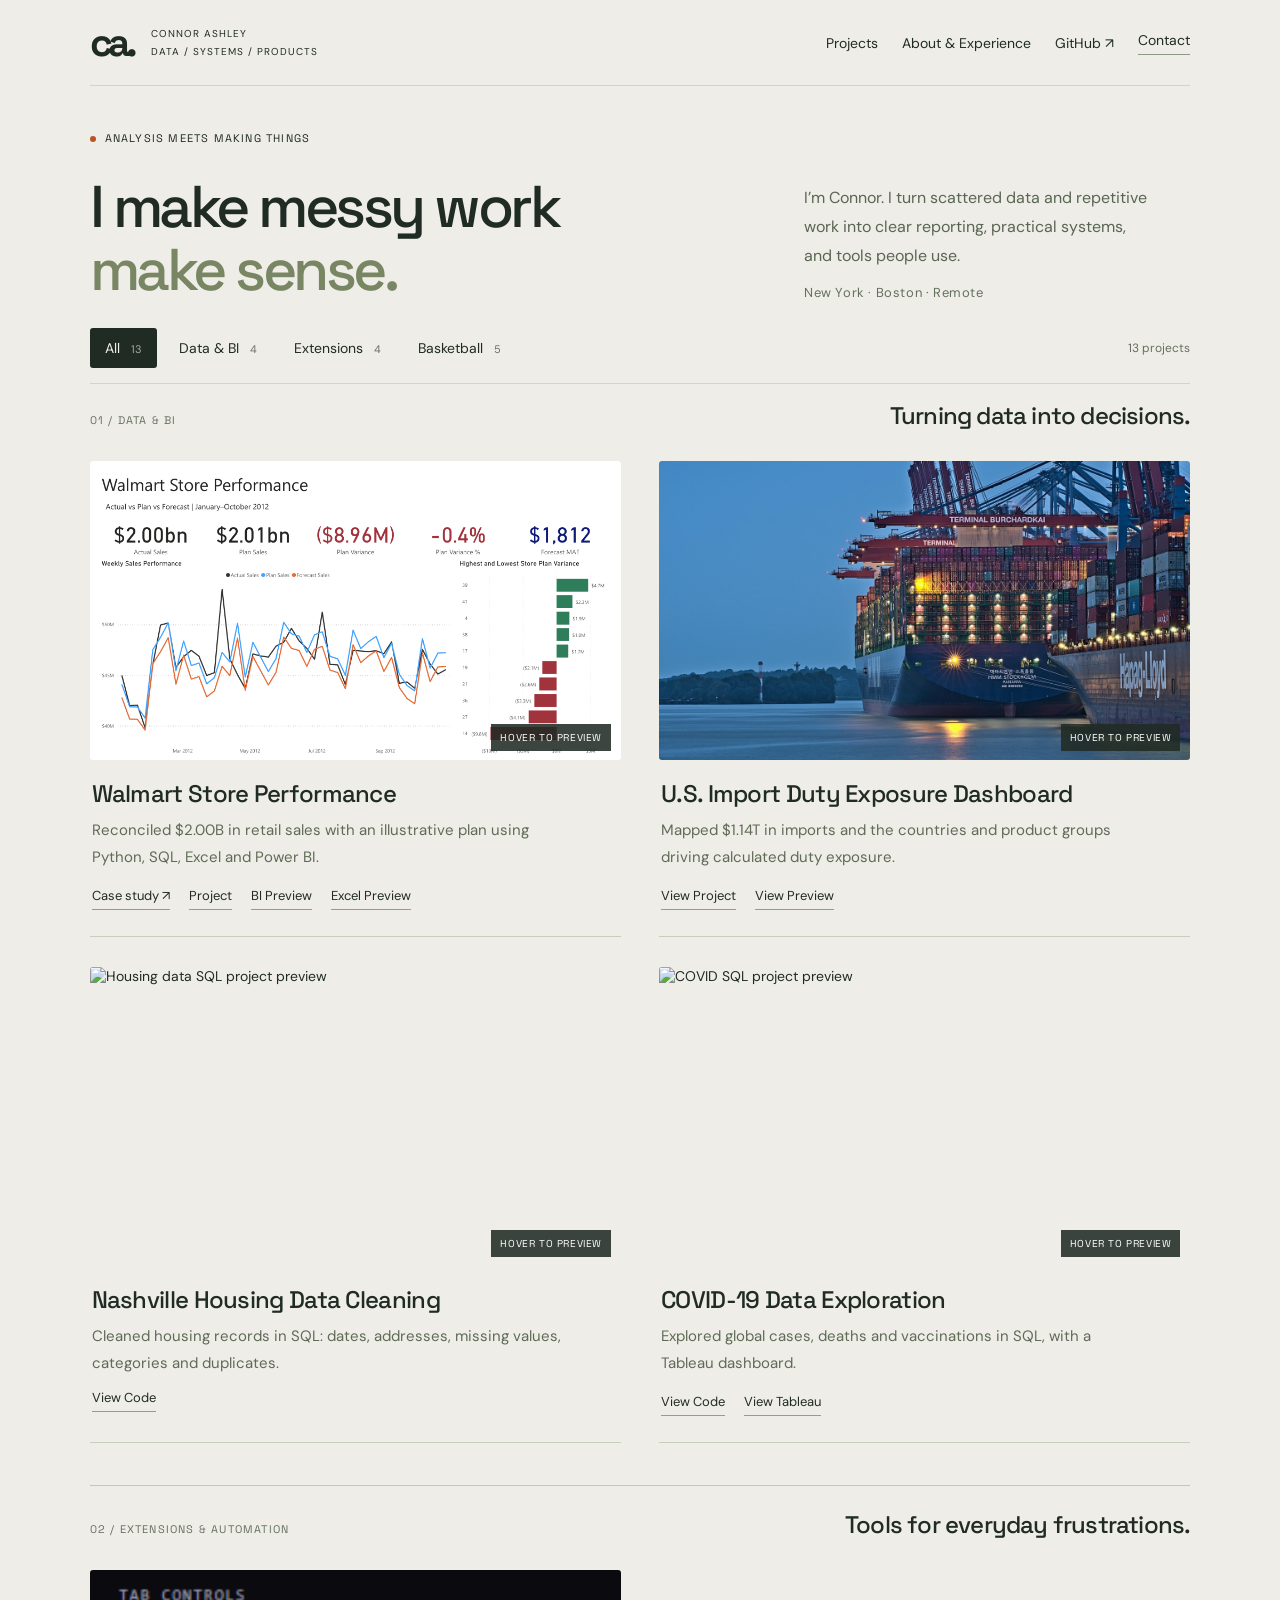
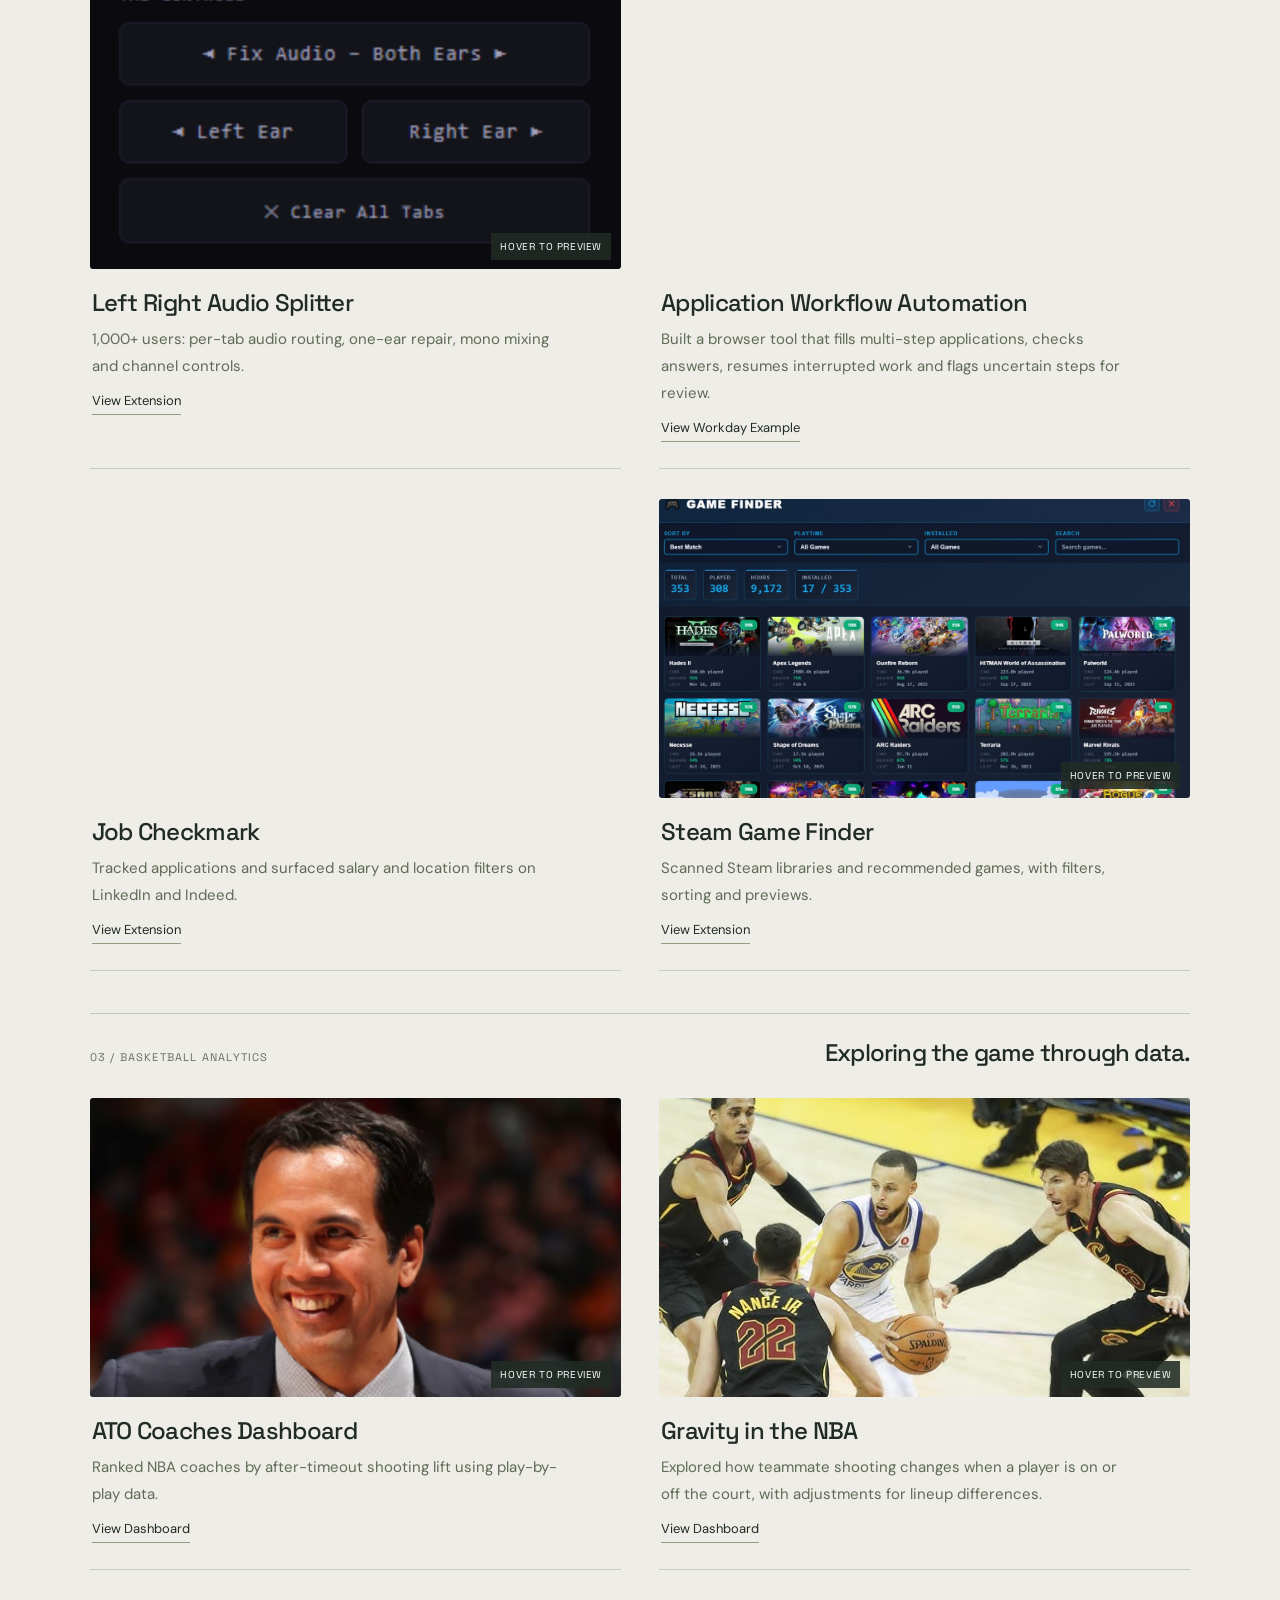
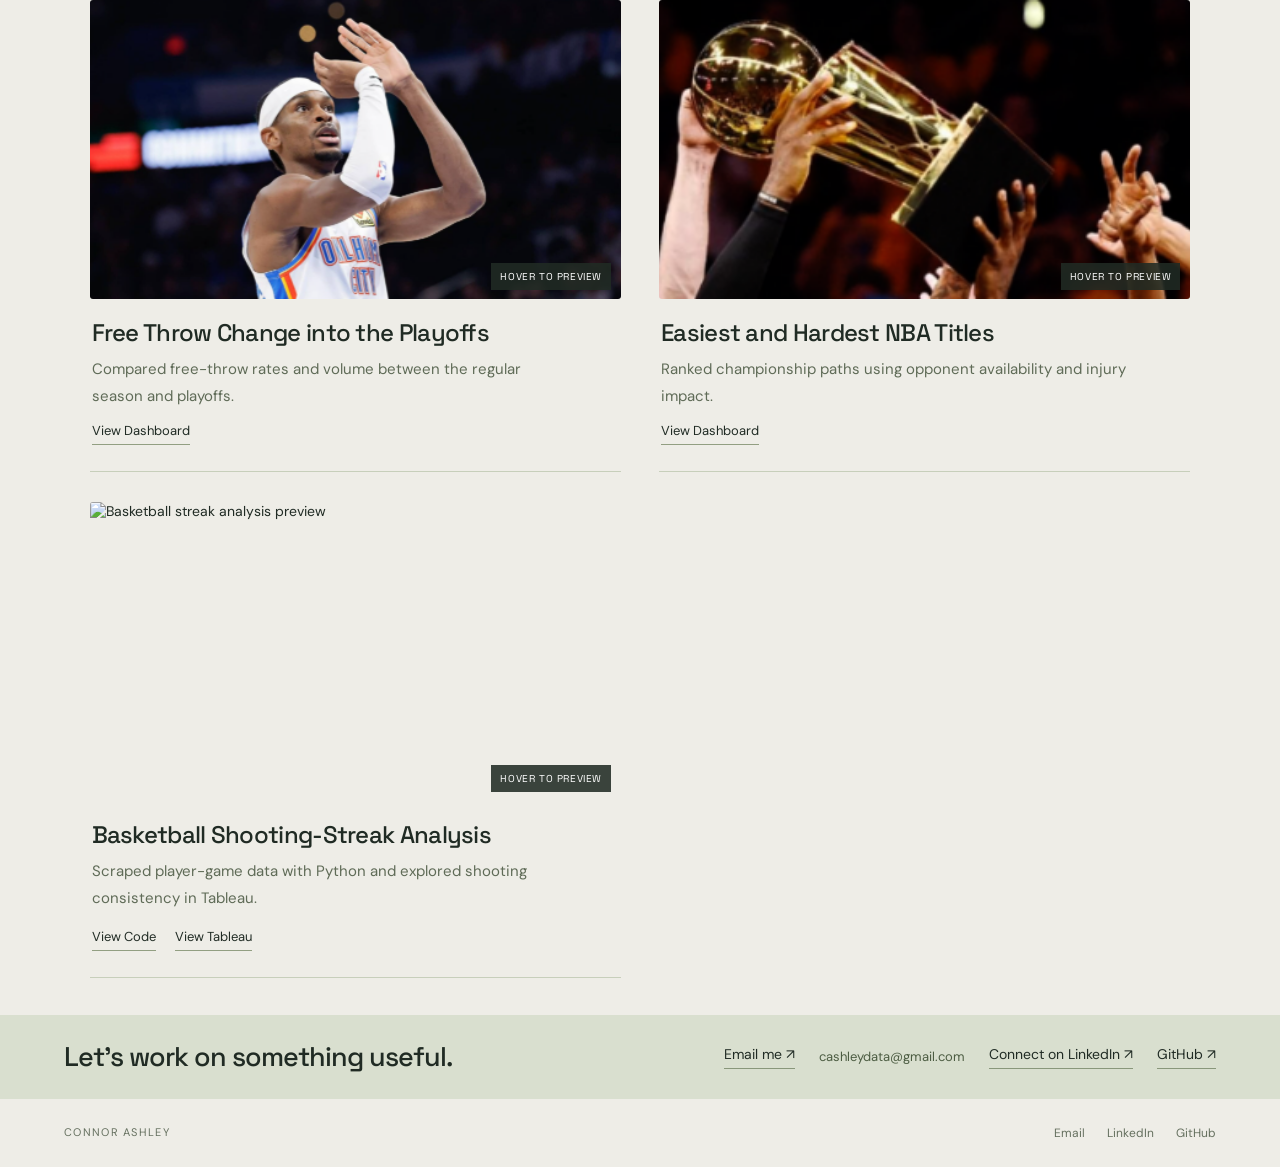
==== index.html @ 2dfffe81 "Publish redesigned portfolio with project previews and experience page" ====
<!doctype html><html lang="en"><head><meta charset="utf-8"><meta name="viewport" content="width=device-width,initial-scale=1"><meta name="description" content="Connor Ashley's analytics, basketball dashboards, browser extensions and automation projects."><title>Connor Ashley | Portfolio</title><link rel="stylesheet" href="home.css"><link rel="stylesheet" href="compact.css"><script src="gallery.js" defer></script><link rel="stylesheet" href="editorial.css"><link rel="stylesheet" href="polish.css"><link rel="stylesheet" href="pages.css"><link rel="stylesheet" href="media.css"><link rel="stylesheet" href="hover.css"><script src="hover.js" defer></script><link rel="stylesheet" href="readability.css"><link rel="icon" type="image/svg+xml" href="favicon.svg"></head><body>
<header><a class="brand" href="./"><b>ca.</b><span>CONNOR ASHLEY<br>DATA / SYSTEMS / PRODUCTS</span></a><nav aria-label="Main navigation"><a href="./#work">Projects</a><a href="about.html">About & Experience</a><a href="https://github.com/Cashley104">GitHub ↗</a><a href="#contact">Contact</a></nav></header>
<main><section class="intro"><p class="eyebrow">ANALYSIS MEETS MAKING THINGS</p><div class="intro-grid"><h1>I make messy work<br><em>make sense.</em></h1><div><p>I’m Connor. I turn scattered data and repetitive work into clear reporting, practical systems, and tools people use.</p><span class="location">New York · Boston · Remote</span></div></div></section>
<section class="gallery-section" id="work"><div class="gallery-toolbar"><div class="filters" role="group" aria-label="Filter projects"><button type="button" data-filter="all" aria-pressed="true">All <span>13</span></button><button type="button" data-filter="data" aria-pressed="false">Data & BI <span>4</span></button><button type="button" data-filter="tools" aria-pressed="false">Extensions <span>4</span></button><button type="button" data-filter="basketball" aria-pressed="false">Basketball <span>5</span></button></div><p id="gallery-status" role="status">13 projects</p></div><div class="project-grid" id="project-gallery"><article data-category="data" class="project-card walmart-performance-card" id="walmart-store-performance">
								<a class="project-image-wrap hover-media" data-hover-preview href="walmart.html">
									<img class="hover-cover" loading="lazy" src="https://cashley104.github.io/CashleyData.github.io/images/walmart-store-performance.png" alt="Walmart Store Performance Power BI dashboard preview" /><span class="hover-content"><img class="hover-slide is-preview-active" loading="lazy" src="https://raw.githubusercontent.com/Cashley104/Walmart-Retail-Performance/main/images/executive-summary.png" alt="Walmart dashboard page 1 of 4" aria-hidden="false"><img class="hover-slide" loading="lazy" src="https://raw.githubusercontent.com/Cashley104/Walmart-Retail-Performance/main/images/store-department-performance.png" alt="Walmart dashboard page 2 of 4" aria-hidden="true"><img class="hover-slide" loading="lazy" src="https://raw.githubusercontent.com/Cashley104/Walmart-Retail-Performance/main/images/forecast-holiday-impact.png" alt="Walmart dashboard page 3 of 4" aria-hidden="true"><img class="hover-slide" loading="lazy" src="https://raw.githubusercontent.com/Cashley104/Walmart-Retail-Performance/main/images/methodology-data-quality.png" alt="Walmart dashboard page 4 of 4" aria-hidden="true"></span><span class="hover-hint">HOVER / 4 DASHBOARD PAGES</span>
								</a>
								<div class="project-copy">
									<h3>Walmart Store Performance</h3>
									<p>Reconciled $2.00B in retail sales with an illustrative plan using Python, SQL, Excel and Power BI.</p>
									<div class="project-actions"><a class="project-button" href="walmart.html">Case study ↗</a>
										<a class="project-button" href="https://github.com/Cashley104/Walmart-Retail-Performance">Project</a>
										<a class="project-button" href="https://cashley104.github.io/CashleyData.github.io/projects/walmart-retail-performance/dashboard-preview.pdf">BI Preview</a>
										<a class="project-button" href="https://cashley104.github.io/CashleyData.github.io/projects/walmart-retail-performance/excel-model-preview.pdf">Excel Preview</a>
									</div>
								</div>
							</article>
<article data-category="data" class="project-card trade-duty-card" id="us-import-duty-exposure">
								<a class="project-image-wrap hover-media" data-hover-preview href="https://cashley104.github.io/CashleyData.github.io/projects/usitc-duty-exposure/dashboard-preview.pdf">
									<img class="hover-cover" loading="lazy" src="https://cashley104.github.io/CashleyData.github.io/images/trade-duty-exposure.png" alt="U.S. Import Duty Exposure Power BI dashboard preview" /><span class="hover-content"><img class="hover-slide is-preview-active" loading="lazy" src="assets/import-dashboard.png" alt="Actual U.S. Import Duty Exposure report dashboard"></span><span class="hover-hint">HOVER / VIEW DASHBOARD</span>
								</a>
								<div class="project-copy">
									<h3>U.S. Import Duty Exposure Dashboard</h3>
									<p>Mapped $1.14T in imports and the countries and product groups driving calculated duty exposure.</p>
									<div class="project-actions">
										<a class="project-button" href="https://github.com/Cashley104/USITC_Machinery_Electronics_Duty_Exposure_Dashboard">View Project</a>
										<a class="project-button" href="https://cashley104.github.io/CashleyData.github.io/projects/usitc-duty-exposure/dashboard-preview.pdf">View Preview</a>
									</div>
								</div>
							</article>
<article data-category="tools" class="project-card project-card-icon" id="left-right-audio-splitter">
								<a class="project-image-wrap extension-gallery" data-extension-gallery href="https://chromewebstore.google.com/detail/left-right-audio-splitter/magdlljkgnbhgonbojmoonhclhifmalc?hl=en" aria-label="View Left Right Audio Splitter in the Chrome Web Store">
									<img loading="lazy" class="is-active" src="https://cashley104.github.io/CashleyData.github.io/images/extensions/audio-splitter/02.jpg" alt="Left Right Audio Splitter extension preview" />
									<img loading="lazy" src="https://cashley104.github.io/CashleyData.github.io/images/extensions/audio-splitter/01.jpg" alt="" aria-hidden="true" />
								</a>
								<div class="project-copy">
									<h3>Left Right Audio Splitter</h3>
									<p>1,000+ users: per-tab audio routing, one-ear repair, mono mixing and channel controls.</p>
									<a class="project-button" href="https://chromewebstore.google.com/detail/left-right-audio-splitter/magdlljkgnbhgonbojmoonhclhifmalc?hl=en">View Extension</a>
								</div>
							</article>
<article data-category="tools" class="project-card project-card-icon" id="application-workflow-automation">
								<div class="project-image-wrap extension-video">
									<iframe src="https://www.youtube-nocookie.com/embed/V3ThKIon_p4" title="Workday example of the Application Workflow Automation project" loading="lazy" allow="accelerometer; autoplay; clipboard-write; encrypted-media; gyroscope; picture-in-picture; web-share" allowfullscreen></iframe>
								</div>
								<div class="project-copy">
									<h3>Application Workflow Automation</h3>
									<p>Built a browser tool that fills multi-step applications, checks answers, resumes interrupted work and flags uncertain steps for review.</p>
									<a class="project-button" href="https://www.youtube.com/watch?v=V3ThKIon_p4">View Workday Example</a>
								</div>
							</article>
<article data-category="basketball" class="project-card" id="ato-coaches-dashboard">
								<a class="project-image-wrap hover-media" data-hover-preview href="https://cashley104.github.io/ATO-Coaches-Dashboard/">
									<img class="hover-cover" loading="lazy" src="https://cashley104.github.io/CashleyData.github.io/images/spoelstra-photo.png" alt="ATO Coaches Dashboard project preview" /><span class="hover-content"><img class="hover-slide is-preview-active" loading="lazy" src="assets/ato-dashboard.png" alt="ATO Coaches Dashboard actual dashboard preview"></span>
								</a>
								<div class="project-copy">
									<h3>ATO Coaches Dashboard</h3>
									<p>Ranked NBA coaches by after-timeout shooting lift using play-by-play data.</p>
									<a class="project-button" href="https://cashley104.github.io/ATO-Coaches-Dashboard/">View Dashboard</a>
								</div>
							</article>
<article data-category="basketball" class="project-card" id="gravity-in-the-nba">
								<a class="project-image-wrap hover-media" data-hover-preview href="https://cashley104.github.io/gravity-dashboard/">
									<img class="hover-cover" loading="lazy" src="https://cashley104.github.io/CashleyData.github.io/images/gravity-dashboard.png" alt="Gravity NBA Dashboard project preview" /><span class="hover-content"><img class="hover-slide is-preview-active" loading="lazy" src="assets/gravity-dashboard.png" alt="Gravity in the NBA actual dashboard preview"></span>
								</a>
								<div class="project-copy">
									<h3>Gravity in the NBA</h3>
									<p>Explored how teammate shooting changes when a player is on or off the court, with adjustments for lineup differences.</p>
									<a class="project-button" href="https://cashley104.github.io/gravity-dashboard/">View Dashboard</a>
								</div>
							</article>
<article data-category="tools" class="project-card project-card-icon" id="job-checkmark">
								<div class="project-image-wrap extension-video">
									<iframe src="https://www.youtube-nocookie.com/embed/Eh8-5sHXulk" title="Job Checkmark extension demo" loading="lazy" allow="accelerometer; autoplay; clipboard-write; encrypted-media; gyroscope; picture-in-picture; web-share" allowfullscreen></iframe>
								</div>
								<div class="project-copy">
									<h3>Job Checkmark</h3>
									<p>Tracked applications and surfaced salary and location filters on LinkedIn and Indeed.</p>
									<a class="project-button" href="https://chromewebstore.google.com/detail/job-checkmark/dbgfnnldhiihniplgnidceafhhgbhldb">View Extension</a>
								</div>
							</article>
<article data-category="tools" class="project-card project-card-icon" id="steam-game-finder">
								<a class="project-image-wrap extension-gallery" data-extension-gallery href="https://chromewebstore.google.com/detail/steam-game-finder/bbeopfkajghfklodhkkmmokgjkjamkel?hl=en" aria-label="View Steam Game Finder in the Chrome Web Store">
									<img loading="lazy" class="is-active" src="https://cashley104.github.io/CashleyData.github.io/images/extensions/steam-game-finder/01.jpg" alt="Steam Game Finder extension preview" />
									<img loading="lazy" src="https://cashley104.github.io/CashleyData.github.io/images/extensions/steam-game-finder/02.jpg" alt="" aria-hidden="true" />
									<img loading="lazy" src="https://cashley104.github.io/CashleyData.github.io/images/extensions/steam-game-finder/03.jpg" alt="" aria-hidden="true" />
									<img loading="lazy" src="https://cashley104.github.io/CashleyData.github.io/images/extensions/steam-game-finder/04.jpg" alt="" aria-hidden="true" />
									<img loading="lazy" src="https://cashley104.github.io/CashleyData.github.io/images/extensions/steam-game-finder/05.jpg" alt="" aria-hidden="true" />
								</a>
								<div class="project-copy">
									<h3>Steam Game Finder</h3>
									<p>Scanned Steam libraries and recommended games, with filters, sorting and previews.</p>
									<a class="project-button" href="https://chromewebstore.google.com/detail/steam-game-finder/bbeopfkajghfklodhkkmmokgjkjamkel?hl=en">View Extension</a>
								</div>
							</article>
<article data-category="data" class="project-card" id="nashville-housing">
								<a class="project-image-wrap hover-media" data-hover-preview href="https://github.com/Cashley104/PortfolioProjects/blob/main/Nashville%20Housing%20Data%20Cleaning%20Scripts.sql">
									<img class="hover-cover" loading="lazy" src="https://cashley104.github.io/CashleyData.github.io/images/houses3.jfif" alt="Housing data SQL project preview" /><span class="hover-content"><div class="hover-slide is-preview-active sql-preview"><span>SQL SERVER / ACTUAL PROJECT EXCERPT</span><pre><code>Update NashvilleHousing
SET SoldAsVacant = CASE
  When SoldAsVacant = 'Y' THEN 'YES'
  When SoldAsVacant = 'N' THEN 'NO'
  Else SoldAsVacant
  END</code></pre><small>Standardizing inconsistent categories</small></div></span><span class="hover-hint">HOVER / VIEW SQL</span>
								</a>
								<div class="project-copy">
									<h3>Nashville Housing Data Cleaning</h3>
									<p>Cleaned housing records in SQL: dates, addresses, missing values, categories and duplicates.</p>
									<a class="project-button" href="https://github.com/Cashley104/PortfolioProjects/blob/main/Nashville%20Housing%20Data%20Cleaning%20Scripts.sql">View Code</a>
								</div>
							</article>
<article data-category="data" class="project-card">
								<a class="project-image-wrap hover-media" data-hover-preview href="https://github.com/Cashley104/PortfolioProjects/blob/main/Covid%20Portfolio%20Project%20Scripts.sql">
									<img class="hover-cover" loading="lazy" src="https://cashley104.github.io/CashleyData.github.io/images/covid-cells.jpg" alt="COVID SQL project preview" /><span class="hover-content"><img class="hover-slide is-preview-active" loading="lazy" src="assets/covid-tableau.png" alt="Actual COVID-19 Tableau dashboard preview"></span><span class="hover-hint">HOVER / VIEW DASHBOARD</span>
								</a>
								<div class="project-copy">
									<h3>COVID-19 Data Exploration</h3>
									<p>Explored global cases, deaths and vaccinations in SQL, with a Tableau dashboard.</p>
									<div class="project-actions">
										<a class="project-button" href="https://github.com/Cashley104/PortfolioProjects/blob/main/Covid%20Portfolio%20Project%20Scripts.sql">View Code</a>
										<a class="project-button" href="https://public.tableau.com/app/profile/connor.ashley/viz/CovidDashboard_16518764478820/Dashboard1">View Tableau</a>
									</div>
								</div>
							</article>
<article data-category="basketball" class="project-card">
								<a class="project-image-wrap hover-media" data-hover-preview href="https://cashley104.github.io/FT-Change-Reg-Season-Playoffs/">
									<img class="hover-cover" loading="lazy" src="https://cashley104.github.io/CashleyData.github.io/images/fta-photo.png" alt="Free Throw Change into Playoffs dashboard preview" /><span class="hover-content"><img class="hover-slide is-preview-active" loading="lazy" src="assets/free-throw-dashboard.png" alt="Free Throw Change into the Playoffs actual dashboard preview"></span>
								</a>
								<div class="project-copy">
									<h3>Free Throw Change into the Playoffs</h3>
									<p>Compared free-throw rates and volume between the regular season and playoffs.</p>
									<a class="project-button" href="https://cashley104.github.io/FT-Change-Reg-Season-Playoffs/">View Dashboard</a>
								</div>
							</article>
<article data-category="basketball" class="project-card">
								<a class="project-image-wrap hover-media" data-hover-preview href="https://cashley104.github.io/nba-title-difficulty/">
									<img class="hover-cover" loading="lazy" src="https://cashley104.github.io/CashleyData.github.io/images/title-difficulty-dashboard.png" alt="Easiest and Hardest NBA Titles dashboard preview" /><span class="hover-content"><img class="hover-slide is-preview-active" loading="lazy" src="assets/title-dashboard.png" alt="Easiest and Hardest NBA Titles actual dashboard preview"></span>
								</a>
								<div class="project-copy">
									<h3>Easiest and Hardest NBA Titles</h3>
									<p>Ranked championship paths using opponent availability and injury impact.</p>
									<a class="project-button" href="https://cashley104.github.io/nba-title-difficulty/">View Dashboard</a>
								</div>
							</article>
<article data-category="basketball" class="project-card">
								<a class="project-image-wrap hover-media" data-hover-preview href="https://github.com/Cashley104/PortfolioProjects/blob/main/Basketball%20Web%20Scraping.ipynb">
									<img class="hover-cover" loading="lazy" src="https://cashley104.github.io/CashleyData.github.io/images/fl-1526947929-duio864w54-snap-image.jfif" alt="Basketball streak analysis preview" /><span class="hover-content"><img class="hover-slide is-preview-active" loading="lazy" src="assets/streaks-tableau-clean.png" alt="Basketball Shooting-Streak Analysis actual dashboard preview"></span>
								</a>
								<div class="project-copy">
									<h3>Basketball Shooting-Streak Analysis</h3>
									<p>Scraped player-game data with Python and explored shooting consistency in Tableau.</p>
									<div class="project-actions">
										<a class="project-button" href="https://github.com/Cashley104/PortfolioProjects/blob/main/Basketball%20Web%20Scraping.ipynb">View Code</a>
										<a class="project-button" href="https://public.tableau.com/app/profile/connor.ashley/viz/StreakiestPlayersinthe20-21NBAseason/Dashboard1">View Tableau</a>
									</div>
								</div>
							</article></div><div class="show-more"><button type="button" id="show-all" hidden>Show all 13 projects ↓</button></div></section>
<section class="closing" id="contact"><h2 class="footer-slogan">Let’s work on something useful.</h2><div class="contact-links"><a href="mailto:cashleydata@gmail.com">Email me ↗</a><span class="contact-email">cashleydata@gmail.com</span><a href="https://www.linkedin.com/in/cashleydata/">Connect on LinkedIn ↗</a><a href="https://github.com/Cashley104">GitHub ↗</a></div></section></main><footer class="signature-footer"><span>CONNOR ASHLEY</span><nav aria-label="Social and contact links"><a href="mailto:cashleydata@gmail.com">Email</a><a href="https://www.linkedin.com/in/cashleydata/">LinkedIn</a><a href="https://github.com/Cashley104">GitHub</a></nav></footer></body></html>
---- home.css ----
@import url('https://fonts.googleapis.com/css2?family=DM+Sans:wght@400;500;600;700&family=Space+Grotesk:wght@400;500;600;700&display=swap');
:root{--paper:#eeede7;--ink:#202b24;--muted:#65705f;--line:#d0d5c8;--sage:#788663;--orange:#b85326}*{box-sizing:border-box}html{scroll-behavior:smooth;scroll-padding-top:25px}body{margin:0;color:var(--ink);background:var(--paper);font:14px 'DM Sans',sans-serif}a{color:inherit;text-decoration:none}header{margin:0 5%;padding:27px 0;display:flex;justify-content:space-between;align-items:center;border-bottom:1px solid var(--line);gap:20px}.brand{display:flex;align-items:center;gap:18px}.brand b{font:700 45px 'Space Grotesk',sans-serif;letter-spacing:-5px}.brand span{font-size:8px;letter-spacing:1.5px;line-height:1.8}header nav{display:flex;gap:28px;font-size:12px}header nav a:last-child{border-bottom:1px solid #8d9980;padding-bottom:5px}.intro{padding:44px 5% 40px}.eyebrow{font:9px 'Space Grotesk',sans-serif;letter-spacing:1.6px;line-height:1.8}.intro>.eyebrow:before{content:'';display:inline-block;width:6px;height:6px;background:var(--orange);border-radius:50%;margin-right:9px}.intro-grid{display:grid;grid-template-columns:1.65fr 1fr;align-items:end;gap:7%}h1{font:500 clamp(42px,5.5vw,78px)/1.07 'Space Grotesk',sans-serif;letter-spacing:-3.5px;margin:15px 0 0}h1 em{font-style:normal;color:var(--sage)}.intro-grid>div{max-width:345px}.intro-grid>div>p{font-size:14px;line-height:1.9;margin:0 0 22px;color:#596653}.location{font-size:10px;color:var(--muted);letter-spacing:.6px}.category-nav{display:flex;gap:35px;flex-wrap:wrap;border-block:1px solid var(--line);padding:20px 5%;font:10px 'Space Grotesk',sans-serif;letter-spacing:.6px}.category-nav a{display:flex;align-items:center;gap:14px}.category-nav span{font-size:8px;background:#dfe4d6;padding:3px 6px;border-radius:2px}.project-section{padding:40px 5% 45px}.section-heading{display:flex;align-items:end;justify-content:space-between;gap:20px;margin-bottom:25px}.section-heading .eyebrow{color:var(--muted);margin:0 0 7px}.section-heading h2{font:500 32px 'Space Grotesk',sans-serif;letter-spacing:-1.2px;margin:0}.section-heading>p{font-size:11px;color:var(--muted);line-height:1.8;text-align:right;max-width:310px}.project-grid{display:grid;grid-template-columns:repeat(2,minmax(0,1fr));gap:28px 26px}.project-card{min-width:0;border-bottom:1px solid #c7cfbb;padding-bottom:23px}.project-image-wrap{height:220px;background:#dce1d4;display:block;position:relative;overflow:hidden}.project-image-wrap img{width:100%;height:100%;object-fit:cover;display:block}.walmart-performance-card img,.trade-duty-card img,.extension-gallery img{object-fit:contain;padding:10px}.project-copy{padding-top:16px}h3{font:500 21px/1.3 'Space Grotesk',sans-serif;letter-spacing:-.4px;margin:0 0 10px}.project-copy>p{font-size:12px;line-height:1.8;color:#5f6b57;margin:0;max-width:510px}.project-actions{display:flex;flex-wrap:wrap;gap:10px 18px;margin-top:16px}.project-button{font-size:10px;border-bottom:1px solid #929f82;padding-bottom:4px;display:inline-block}.project-copy>.project-button{margin-top:16px}.project-button:hover{color:var(--orange)}#tools{background:#e1e5d9;border-block:1px solid var(--line)}.demo-poster{display:block;height:100%;position:relative}.demo-poster img{filter:brightness(.75)}.demo-poster>span{position:absolute;left:17px;bottom:15px;color:#fff;font-size:9px;letter-spacing:1px}#basketball .project-grid{grid-template-columns:repeat(3,minmax(0,1fr))}#basketball .project-image-wrap{height:165px}#basketball h3{font-size:18px}#basketball .project-copy>p{font-size:11px}.closing{background:#d9dfcf;padding:35px 5%;display:flex;justify-content:space-between;align-items:center;gap:25px}.closing .eyebrow{max-width:180px;color:var(--muted)}.closing h2{font:500 32px 'Space Grotesk',sans-serif;letter-spacing:-1px;margin:0}.closing>a{font-size:12px;border-bottom:1px solid #89977b;padding-bottom:6px}footer{padding:23px 5%;display:flex;gap:20px;justify-content:space-between;align-items:center;font-size:8px;letter-spacing:1px;color:var(--muted)}a:focus-visible{outline:2px solid var(--orange);outline-offset:5px}@media(min-width:1550px){body{max-width:1550px;margin:auto}}@media(max-width:900px){.intro-grid{grid-template-columns:1.4fr 1fr;gap:30px}h1{font-size:49px;letter-spacing:-2px}.project-image-wrap{height:195px}#basketball .project-grid{grid-template-columns:repeat(2,minmax(0,1fr))}.closing .eyebrow{display:none}}@media(max-width:600px){header{padding:19px 0}.brand span{display:none}.brand b{font-size:36px}header nav{gap:16px;font-size:10px}.intro{padding-top:26px;padding-bottom:26px}.intro-grid{grid-template-columns:1fr;gap:18px}h1{font-size:clamp(30px,8.6vw,50px);letter-spacing:-1.8px}.intro-grid>div{max-width:400px}.intro-grid>div>p{font-size:12px;margin-bottom:12px}.category-nav{gap:15px 25px;font-size:9px;padding-block:16px}.section-heading{display:block}.section-heading h2{font-size:29px}.section-heading>p{text-align:left;font-size:10px}.project-section{padding-block:30px}.project-grid,#basketball .project-grid{grid-template-columns:1fr;gap:27px}.project-image-wrap,#basketball .project-image-wrap{height:auto;aspect-ratio:16/9}.closing{display:block;padding-block:30px}.closing h2{font-size:28px;margin-bottom:18px}footer{flex-wrap:wrap;font-size:7px}footer>span:nth-child(2){display:none}}@media(max-width:300px){header nav{gap:10px}header nav>a:first-child{display:none}.section-heading h2{font-size:25px}h3{font-size:19px}.category-nav a{gap:8px}}@media(prefers-reduced-motion:reduce){html{scroll-behavior:auto}}
---- compact.css ----
button{font:inherit;cursor:pointer;color:inherit}button:focus-visible{outline:2px solid var(--orange);outline-offset:4px}[hidden]{display:none!important}.intro{padding-block:32px}.intro h1{font-size:clamp(38px,4.6vw,65px)}.intro-grid>div>p{font-size:13px;line-height:1.8;margin-bottom:12px}.gallery-section{padding:0 5% 30px}.gallery-toolbar{display:flex;justify-content:space-between;align-items:center;gap:15px;border-block:1px solid var(--line);padding:15px 0;margin-bottom:22px}.filters{display:flex;flex-wrap:wrap;gap:7px}.filters button{border:1px solid transparent;background:transparent;padding:8px 12px;font-size:11px;border-radius:3px}.filters button[aria-pressed=true]{background:#202b24;color:#eeede7}.filters span{font-size:9px;opacity:.65;margin-left:7px}.gallery-toolbar>p{font-size:10px;color:var(--muted);white-space:nowrap}.gallery-section .project-grid{grid-template-columns:repeat(3,minmax(0,1fr));gap:23px}.gallery-section .project-image-wrap{height:155px;border-radius:3px}.gallery-section .project-copy{padding-top:12px}.gallery-section h3{font-size:17px;margin-bottom:8px}.gallery-section .project-copy>p{font-size:11px;line-height:1.75}.gallery-section .project-card{padding-bottom:15px}.gallery-section .project-actions{gap:8px 12px;margin-top:12px}.gallery-section .project-button{font-size:9px}.gallery-section .project-copy>.project-button{margin-top:12px}.extension-gallery{position:relative}.extension-gallery img{position:absolute;inset:0;opacity:0;transition:opacity .2s}.extension-gallery img.is-active{opacity:1}.slide-controls{display:flex;justify-content:space-between;align-items:center;padding:5px 0;gap:8px}.slide-controls button{border:1px solid #b8c2ad;background:transparent;border-radius:2px;padding:2px 8px;font-size:10px}.slide-controls .slide-count{font-size:9px;color:var(--muted)}.slide-controls .pause-slides{margin-left:auto}.show-more{text-align:center;margin-top:23px}.show-more button{border:1px solid #9ca98e;background:transparent;padding:12px 23px;font-size:11px}.build-note{font-size:9px;color:var(--muted);text-align:center;line-height:1.7;margin:20px 0 0}.closing{padding-block:24px}.closing h2{font-size:27px}.closing .eyebrow{font-size:8px}header{padding-block:18px}.brand b{font-size:39px}@media(max-width:1000px){.gallery-section .project-grid{grid-template-columns:repeat(2,minmax(0,1fr))}.gallery-section .project-image-wrap{height:175px}}@media(max-width:600px){.intro h1{font-size:clamp(30px,8.3vw,46px)}.intro{padding-block:24px}.gallery-toolbar{align-items:start;flex-direction:column;gap:5px}.gallery-toolbar>p{margin:2px 0}.filters button{padding:7px 9px;font-size:10px}.gallery-section .project-grid{grid-template-columns:1fr;gap:23px}.gallery-section .project-image-wrap{height:auto;aspect-ratio:16/9}.gallery-section h3{font-size:19px}.gallery-section .project-copy>p{font-size:12px}.closing h2{font-size:27px}}@media(prefers-reduced-motion:reduce){.extension-gallery img{transition:none}}
---- editorial.css ----
/* Larger paired projects, with editorial breaks instead of a uniform tile wall. */
.gallery-section .project-grid{grid-template-columns:repeat(2,minmax(0,1fr));gap:28px 32px}.gallery-section .project-image-wrap{height:auto;aspect-ratio:16/9;background:#dfe4d7}.gallery-section .project-copy{padding:18px 2px 0}.gallery-section h3{font-size:23px;letter-spacing:-.7px}.gallery-section .project-copy>p{font-size:13px;line-height:1.8;max-width:470px}.gallery-section .project-button{font-size:11px}.gallery-section .project-actions{gap:12px 19px;margin-top:16px}.gallery-section .project-card{padding-bottom:26px}.collection-heading{grid-column:1/-1;display:flex;align-items:baseline;justify-content:space-between;gap:20px;padding-top:23px;border-top:1px solid #bfc9b3;margin-top:12px}.collection-heading span{font:9px 'Space Grotesk',sans-serif;letter-spacing:1.6px;color:var(--muted)}.collection-heading h2{font:500 25px 'Space Grotesk',sans-serif;letter-spacing:-.8px;margin:0}.collection-heading:first-child{margin-top:0;padding-top:8px;border:0}.project-card[data-category=tools] .project-image-wrap{background:#d4ddc8}.project-card[data-category=basketball] .project-image-wrap{background:#ded9cc}.slide-controls{justify-content:flex-end;padding-top:8px}.slide-controls .slide-count{margin-right:8px;letter-spacing:2px}.slide-controls .pause-slides{margin-left:0;border:0;color:#65705f;font-size:9px;padding:3px 0}.extension-gallery img{transition:opacity .65s ease}.intro{padding-bottom:38px}.gallery-toolbar{margin-bottom:8px}.closing{margin-top:12px}@media(min-width:1200px){.gallery-section{padding-inline:7%}header{margin-inline:7%}.intro{padding-inline:7%}.gallery-section .project-grid{gap:30px 38px}}@media(max-width:750px){.collection-heading{display:block}.collection-heading h2{font-size:23px;margin-top:10px}.gallery-section h3{font-size:20px}.gallery-section .project-copy>p{font-size:12px}.gallery-section .project-grid{gap:24px}}@media(max-width:600px){.gallery-section .project-grid{grid-template-columns:1fr}.gallery-section h3{font-size:22px}.gallery-section .project-copy>p{font-size:13px}}@media(prefers-reduced-motion:reduce){.extension-gallery img{transition:none}}
/* Keep genuine dashboards readable; relevant photography can retain its own identity. */
#gravity-in-the-nba img,.project-card:has(img[src*="title-difficulty-dashboard"]) img{object-fit:contain;padding:10px}
.experience{padding:32px 7% 38px;background:#e3e7dc;border-top:1px solid #c6cebd}.experience-heading{display:flex;align-items:baseline;gap:40px;justify-content:space-between;margin-bottom:25px}.experience-heading h2{font:500 27px 'Space Grotesk',sans-serif;letter-spacing:-.7px;margin:0}.experience-grid{display:grid;grid-template-columns:repeat(2,minmax(0,1fr));gap:24px 38px}.experience-grid article{border-top:1px solid #bbc6ad;padding-top:15px}.experience-grid h3{font-size:19px;margin:8px 0}.experience-type{font:8px 'Space Grotesk',sans-serif;letter-spacing:1.2px;color:#65705f}.experience-grid article>p:last-child{font-size:12px;line-height:1.8;color:#5f6b57;margin:0;max-width:490px}@media(max-width:600px){.experience{padding-inline:5%}.experience-heading{display:block}.experience-heading h2{font-size:25px}.experience-grid{grid-template-columns:1fr}header nav{gap:12px}header nav a[href="https://github.com/Cashley104"]{display:none}}@media(max-width:300px){header nav a[href="#work"]{display:none}}
---- polish.css ----
.experience{margin:0 7% 27px;padding:22px 0 25px;background:none;border-block:1px solid #c9d0c0}.experience-heading{margin-bottom:18px;gap:20px}.experience-heading h2{font-size:23px;letter-spacing:-.5px}.experience-heading>p{font-size:10px;color:#65705f;margin:0;line-height:1.7}.experience-grid{grid-template-columns:repeat(4,minmax(0,1fr));gap:25px}.experience-grid article{border:0;border-left:1px solid #c9d0c0;padding:0 0 0 17px;min-width:0}.experience-grid article:first-child{padding-left:0;border:0}.experience-grid .experience-type{font:10px 'DM Sans',sans-serif;letter-spacing:0;color:#526448;margin:0 0 7px}.experience-grid h3{font-size:16px;line-height:1.35;margin:0 0 7px;letter-spacing:-.3px}.experience-date{font-size:9px;color:#65705f;margin:0 0 9px}.experience-grid article>p:last-child{font-size:11px;line-height:1.75;margin:0}.show-more{display:none}.gallery-toolbar{border-top:0;padding-top:0}.gallery-section{padding-bottom:25px}.collection-heading h2{font-size:24px}.build-note{margin-top:16px}.intro{padding-bottom:27px}.closing .eyebrow{display:none}.closing h2{font-size:27px}.closing{justify-content:space-between}@media(max-width:1199px){.experience{margin-inline:5%}.experience-grid{grid-template-columns:repeat(2,minmax(0,1fr));gap:20px 28px}.experience-grid article:nth-child(odd){padding-left:0;border:0}.experience-grid article:nth-child(n+3){padding-top:14px;border-top:1px solid #c9d0c0}}@media(max-width:600px){.experience{padding-block:20px;margin-bottom:20px}.experience-heading{display:block;margin-bottom:19px}.experience-heading h2{font-size:24px;margin-bottom:6px}.experience-grid{gap:18px}.experience-grid h3{font-size:16px}.experience-grid .experience-type{font-size:9px}.experience-date{font-size:8px}.collection-heading h2{font-size:23px}}@media(max-width:400px){.experience-grid{grid-template-columns:1fr}.experience-grid article,.experience-grid article:first-child{padding:13px 0 0;border:0;border-top:1px solid #c9d0c0}.experience-grid article:first-child{padding-top:0;border:0}.experience-grid article:nth-child(odd):not(:first-child){border-top:1px solid #c9d0c0;padding-top:13px}}
#project-gallery.is-filtered .collection-heading{border-top:0;margin-top:0;padding-top:8px}
---- pages.css ----
header nav{align-items:center;flex-wrap:wrap;gap:12px 24px}header nav a[aria-current=page]{color:#8d4524;border-bottom:1px solid #8d4524;padding-bottom:5px}header nav a[href="https://github.com/Cashley104"]{display:inline}#contact{scroll-margin-top:25px}.closing h2{font-size:27px;line-height:1.25}.closing{gap:20px}.about-main{max-width:1180px;margin:auto;padding:0 7%}.about-intro{padding:48px 0 38px;max-width:700px}.about-intro h1{font-size:clamp(42px,5vw,65px);margin:17px 0 23px;letter-spacing:-2px}.about-intro>p:not(.eyebrow){font-size:15px;line-height:1.95;color:#586550;margin:0 0 15px}.back-projects{display:inline-block;border-bottom:1px solid #929f82;font-size:12px;padding-bottom:5px;margin-top:7px}.about-section{border-top:1px solid #c9d0c0;padding:27px 0;display:grid;grid-template-columns:190px minmax(0,1fr);gap:30px}.about-section>h2{font:500 24px 'Space Grotesk',sans-serif;letter-spacing:-.6px;margin:0;line-height:1.35}.role{display:grid;grid-template-columns:155px minmax(0,1fr);gap:25px;padding:0 0 24px}.role+.role{padding-top:22px;border-top:1px solid #d3d8cc}.role:last-child{padding-bottom:0}.role h3,.education h3{font-size:19px;margin:0 0 7px}.role-date{font-size:11px;margin:2px 0 8px;color:#4c5c42}.role-kind{font-size:10px;line-height:1.7;margin:0;color:#65705f}.role>div:last-child>p,.education p{font-size:13px;line-height:1.85;color:#586550;margin:0}.education .quiet{font-size:11px;margin-top:8px}.credential-list{list-style:none;padding:0;margin:0}.credential-list li{padding:0 0 18px}.credential-list a{font-size:13px;line-height:1.7;border-bottom:1px solid #c0c9b5}.credential-list span{display:block;font-size:10px;line-height:1.8;color:#65705f;margin-top:5px}details summary{font-size:11px;cursor:pointer;color:#586550;padding:6px 0}details[open] summary{margin-bottom:16px}.about-contact{border-top:1px solid #c9d0c0;padding:30px 0 45px}.about-contact h2{font:500 28px 'Space Grotesk',sans-serif;letter-spacing:-.7px;margin:0 0 12px}.about-contact p{font-size:13px;line-height:1.8;color:#586550}.about-contact a{font-size:12px;border-bottom:1px solid #929f82;padding-bottom:5px}summary:focus-visible{outline:2px solid #b85326;outline-offset:4px}@media(max-width:900px){.about-section{grid-template-columns:150px minmax(0,1fr);gap:20px}.role{grid-template-columns:1fr;gap:8px}.role-date{margin:0 0 4px}.about-main{padding-inline:5%}}@media(max-width:600px){header{align-items:start;gap:20px}header nav{justify-content:flex-end;gap:10px 16px;font-size:10px;max-width:270px}header nav a[href="./#work"]{display:inline}.about-intro{padding:32px 0}.about-intro>p:not(.eyebrow){font-size:13px}.about-section{grid-template-columns:1fr;gap:22px}.about-section>h2{font-size:23px}.role{padding-bottom:20px}.closing h2{font-size:25px}.role-kind{font-size:11px}.credential-list a{overflow-wrap:anywhere}}@media(prefers-reduced-motion:reduce){html{scroll-behavior:auto}}
/* Readability pass: shared by the gallery, About page and project detail. */
body header nav{font-size:14px;gap:12px 24px}
body .brand span{font-size:10px;letter-spacing:1px}
body .eyebrow{font-size:11px;letter-spacing:1.2px}
body .intro-grid>div>p{font-size:16px;line-height:1.8}
body .location{font-size:13px}
body .filters button{font-size:14px;padding:10px 14px}
body .filters span{font-size:11px}
body .gallery-toolbar>p{font-size:12px}
body .collection-heading span{font-size:11px;letter-spacing:1.2px}
body .gallery-section .project-copy>p{font-size:15px;line-height:1.8}
body .gallery-section .project-button{font-size:13px;padding-bottom:5px}
body .gallery-section h3{font-size:24px;line-height:1.3}
body .build-note{font-size:12px;line-height:1.8}
body .closing>a{font-size:15px}
body footer{font-size:10px;line-height:1.7}
body .about-intro>p:not(.eyebrow){font-size:16px;line-height:1.9}
body .back-projects{font-size:14px}
body .role-date{font-size:13px}
body .role-kind{font-size:13px;line-height:1.7}
body .role>div:last-child>p,body .education p{font-size:15px;line-height:1.85}
body .education .quiet{font-size:13px}
body .credential-list a{font-size:15px;line-height:1.8}
body .credential-list span{font-size:12px}
body details summary{font-size:14px;padding-block:10px}
body .about-contact p{font-size:15px}
body .about-contact a{font-size:14px}
body .role h3,body .education h3{font-size:21px}
@media(max-width:600px){body header nav{font-size:12px;gap:10px 16px}body .intro-grid>div>p{font-size:15px}body .gallery-section h3{font-size:22px}body .filters button{font-size:13px;padding:9px 11px}body .gallery-toolbar{gap:12px}body .collection-heading span{font-size:10px}body .about-intro>p:not(.eyebrow){font-size:15px}body .role-date{font-size:12px}body footer{font-size:9px}}
---- media.css ----
/* Equal frames with proportional crops, not distorted screenshot proportions. */
#project-gallery .project-card .project-image-wrap{height:auto;aspect-ratio:16/9;background:transparent;border:0;padding:0;border-radius:3px}
#project-gallery .project-card .project-image-wrap img{width:100%;height:100%;display:block;object-fit:cover;object-position:center;padding:0;border:0}
#project-gallery .project-card .extension-gallery{aspect-ratio:16/9!important}
#project-gallery .project-card .extension-gallery img{position:absolute;inset:0;width:100%;height:100%;object-fit:cover;object-position:center}
#project-gallery .project-card .extension-video .demo-poster{height:100%}
#project-gallery .project-card .extension-video iframe{display:block;width:100%;height:100%;border:0;position:absolute;inset:0}
#project-gallery #walmart-store-performance .project-image-wrap img,
#project-gallery #gravity-in-the-nba .project-image-wrap img,
#project-gallery .project-card .project-image-wrap img[src*="title-difficulty-dashboard"]{object-position:center top}
#project-gallery #ato-coaches-dashboard .project-image-wrap img{object-position:center 30%}
---- hover.css ----
#project-gallery .hover-media .hover-content{position:absolute;inset:0;display:block;opacity:0;transition:opacity .25s;background:#fafaf6;pointer-events:none}
#project-gallery .hover-media .hover-slide{position:absolute;inset:0;opacity:0;transition:opacity .4s;width:100%;height:100%;object-fit:cover;object-position:top center;padding:0}
#project-gallery .hover-media .hover-slide.is-preview-active{opacity:1}
#project-gallery .hover-media.is-previewing .hover-content{opacity:1}
.hover-hint{position:absolute;right:10px;bottom:9px;background:#202b24df;color:#fff;padding:6px 8px;font:7px 'Space Grotesk',sans-serif;letter-spacing:1px;pointer-events:none;transition:opacity .2s}
.is-previewing .hover-hint{opacity:0}.sql-preview{background:#19251f;color:#dfe8d2;padding:5%!important;display:flex;flex-direction:column;justify-content:center}.sql-preview>span{font:8px 'Space Grotesk',sans-serif;letter-spacing:1.3px;color:#ecac83}.sql-preview pre{font:clamp(9px,1.05vw,15px)/1.65 Consolas,monospace;margin:13px 0;color:#c8dfb4;white-space:pre-wrap}.sql-preview small{font-size:9px;color:#98ac8d}@media(hover:none){#project-gallery .hover-media .hover-content{opacity:1}.hover-hint{display:none}}@media(max-width:600px){.sql-preview pre{font-size:clamp(9px,2.6vw,14px)}}@media(prefers-reduced-motion:reduce){#project-gallery .hover-media .hover-content,#project-gallery .hover-media .hover-slide{transition:none}}
#project-gallery .preview-badge{position:absolute;right:10px;bottom:9px;z-index:3;background:#202b24df;color:#fff;padding:6px 8px;font:7px 'Space Grotesk',sans-serif;letter-spacing:1px;pointer-events:none}
#project-gallery .project-card .hover-media .hover-content{transition:opacity .15s}
#project-gallery .project-card .hover-media .hover-slide,#project-gallery .project-card .extension-gallery img{transition:opacity .15s}
@media(prefers-reduced-motion:reduce){#project-gallery .project-card .hover-media .hover-content,#project-gallery .project-card .hover-media .hover-slide,#project-gallery .project-card .extension-gallery img{transition:none}}
@media(hover:none){#project-gallery .preview-badge{display:none}}
#project-gallery .project-card .hover-media img.hover-slide[src$="streaks-tableau-clean.png"]{object-fit:contain;object-position:center;background:#fff}
body #project-gallery .preview-badge{font-size:10px;letter-spacing:.6px;padding:7px 9px}
---- readability.css ----
body header nav{font-size:14px}body .brand span{font-size:10px}body .eyebrow{font-size:11px}body .intro-grid>div>p{font-size:16px;line-height:1.8}body .location{font-size:13px}body .filters button{font-size:14px;padding:10px 14px}body .filters span{font-size:11px}body .gallery-toolbar>p{font-size:12px}body .collection-heading span{font-size:11px}body .gallery-section .project-copy>p{font-size:15px;line-height:1.8}body .gallery-section .project-button{font-size:13px}body .gallery-section h3{font-size:24px}body .build-note{font-size:12px}body .closing>a{font-size:15px}body footer{font-size:10px}body .about-intro>p:not(.eyebrow){font-size:16px;line-height:1.9}body .back-projects{font-size:14px}body .role-date,body .role-kind{font-size:13px}body .role>div:last-child>p,body .education p{font-size:15px}body .education .quiet{font-size:13px}body .credential-list a{font-size:15px}body .credential-list span{font-size:12px}body details summary{font-size:14px}body .about-contact p{font-size:15px}body .about-contact a{font-size:14px}body .role h3,body .education h3{font-size:21px}body #project-gallery .preview-badge{font-size:10px}
@media(max-width:600px){body header nav{font-size:12px}body .intro-grid>div>p,body .about-intro>p:not(.eyebrow){font-size:15px}body .gallery-section h3{font-size:22px}body .filters button{font-size:13px;padding:9px 11px}body footer{font-size:9px}}
/* Keep the page ending focused on its one contact action. */
body .build-note,body footer,body .closing h2,body .closing .eyebrow,body .about-contact h2,body .about-contact p{display:none}
body .closing{justify-content:center;margin-bottom:0}
body .about-contact{text-align:center}
body .closing h2.footer-slogan{display:block;font-size:27px;line-height:1.3;margin:0}
body footer.signature-footer{display:flex;justify-content:flex-start;font-size:11px;letter-spacing:1.3px;padding:24px 5%}
body .closing:has(.footer-slogan){justify-content:space-between}
@media(max-width:600px){body .closing h2.footer-slogan{font-size:24px;margin-bottom:16px}}
body .contact-links{display:flex;align-items:center;justify-content:center;gap:14px 24px;flex-wrap:wrap}
body .contact-links>a{display:inline-block;font-size:14px;border-bottom:1px solid #89977b;padding-bottom:5px}
body .contact-email{font-size:13px;color:#4c5c42;user-select:text;overflow-wrap:anywhere}
body .signature-footer nav{display:flex;flex-wrap:wrap;gap:22px;font-size:12px;letter-spacing:0}
body footer.signature-footer:has(nav){justify-content:space-between;gap:18px}
body .closing:has(.contact-links){flex-wrap:wrap}
@media(max-width:600px){body .closing .contact-links{justify-content:flex-start;gap:14px 20px}body .signature-footer nav{gap:18px}body .contact-email{flex-basis:100%;order:4}}
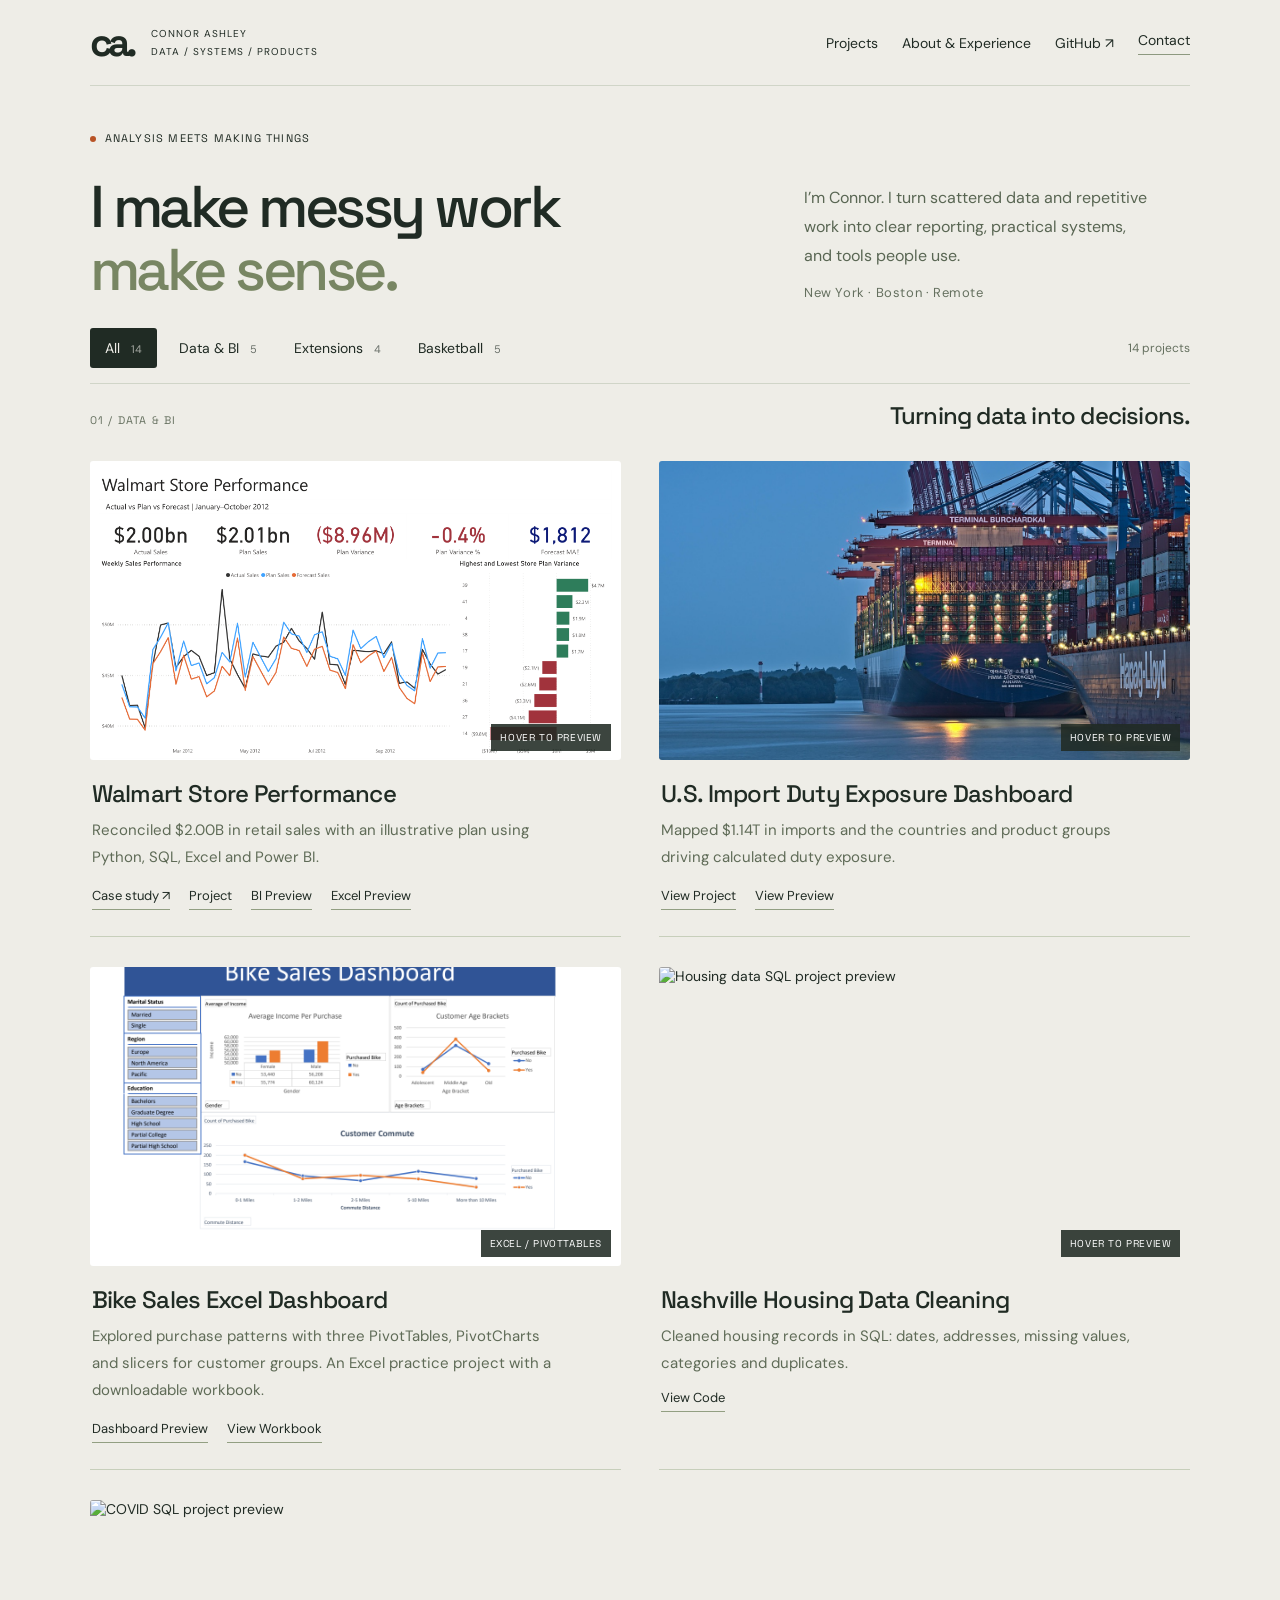
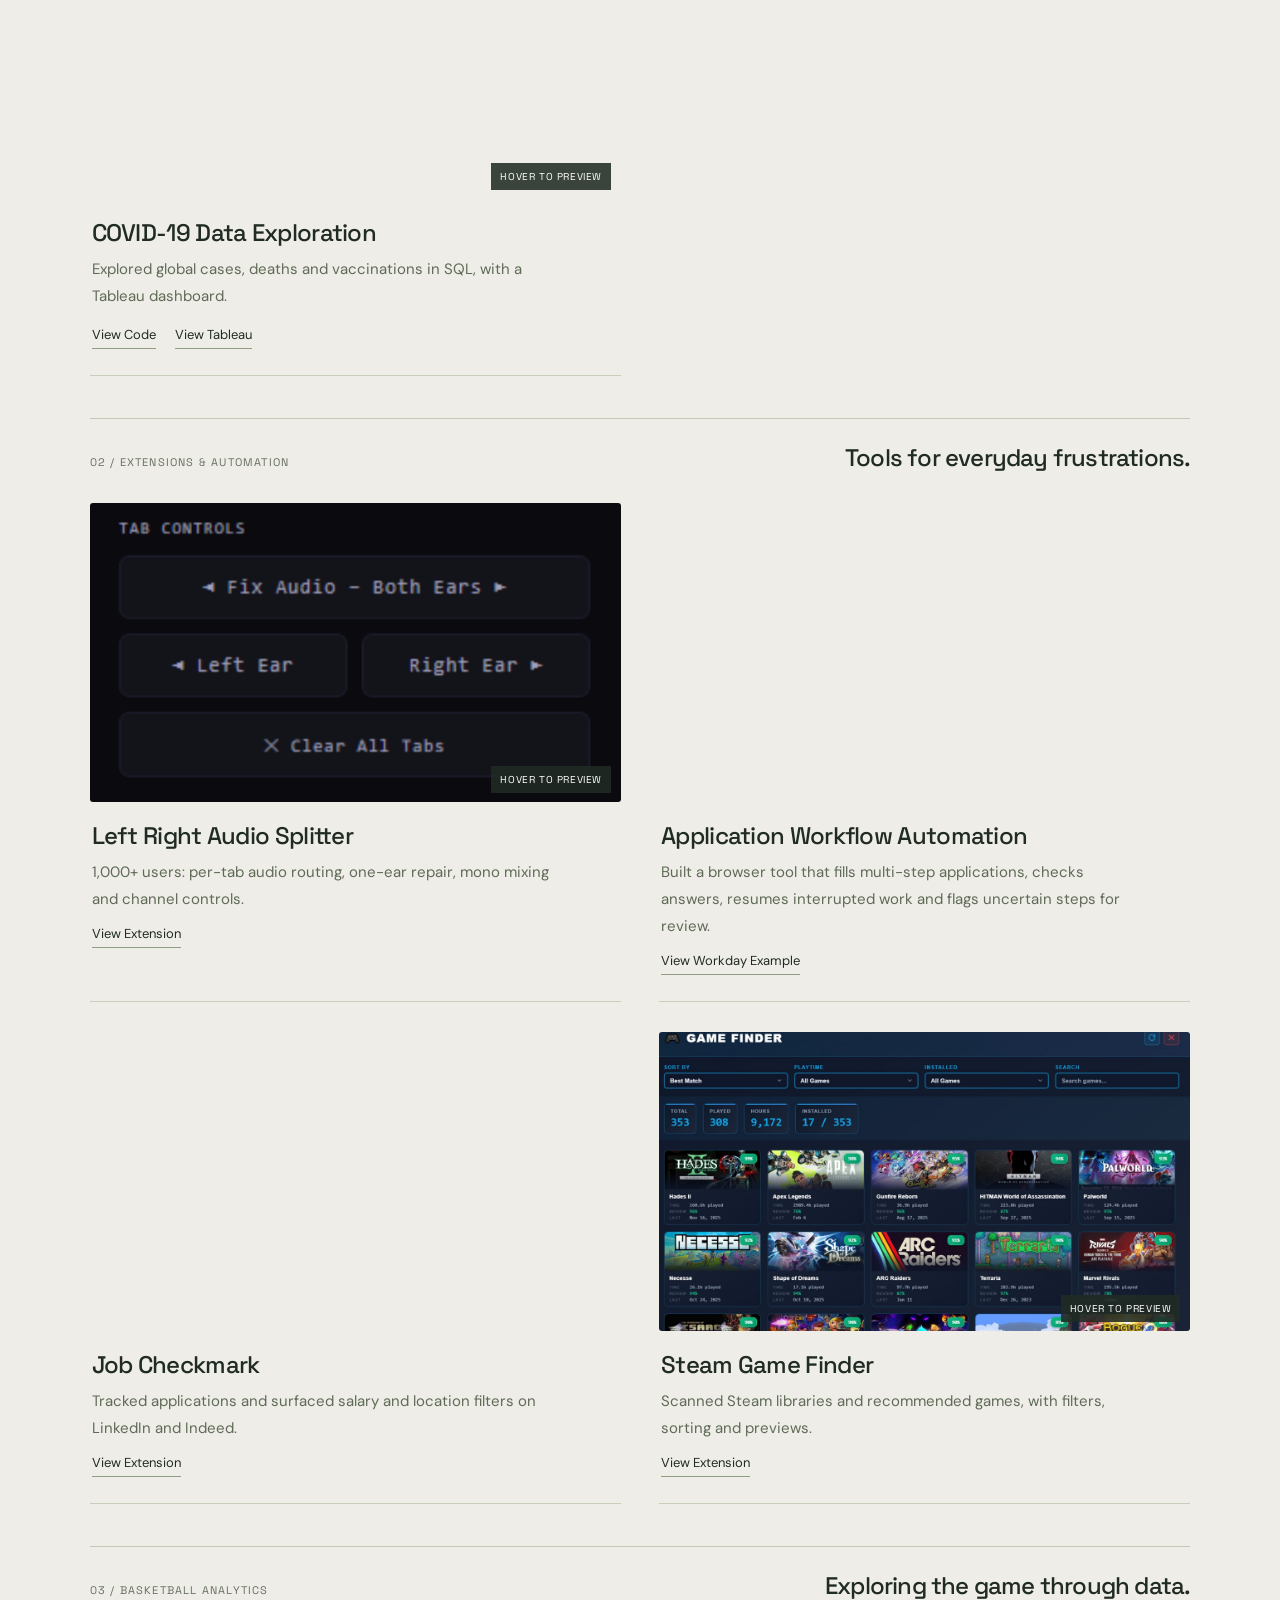
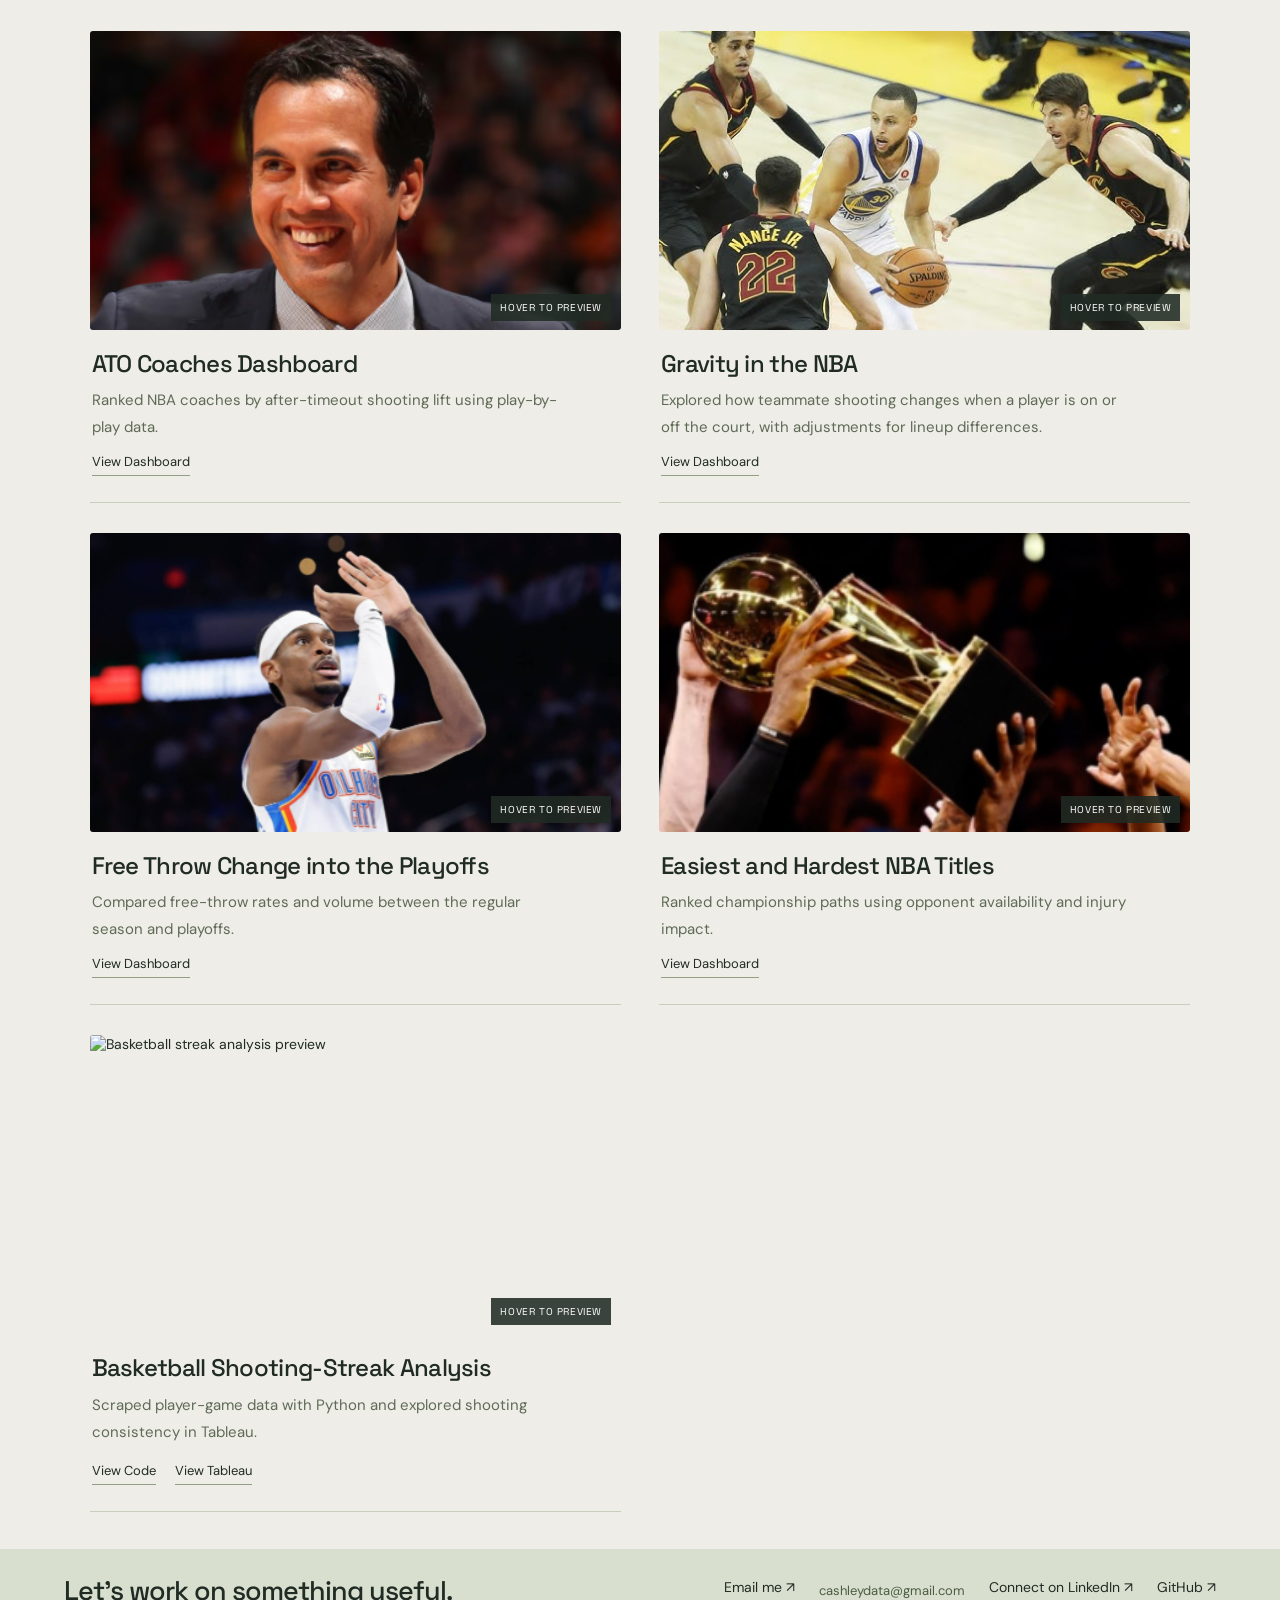
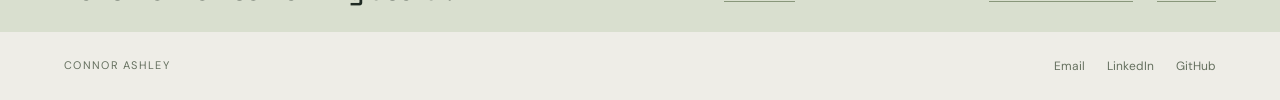
==== commit db8a7c6f: "Show Excel PivotTable dashboard and clarify nonprofit work" ====
--- a/index.html
+++ b/index.html
@@ -1,7 +1,7 @@
 <!doctype html><html lang="en"><head><meta charset="utf-8"><meta name="viewport" content="width=device-width,initial-scale=1"><meta name="description" content="Connor Ashley's analytics, basketball dashboards, browser extensions and automation projects."><title>Connor Ashley | Portfolio</title><link rel="stylesheet" href="home.css"><link rel="stylesheet" href="compact.css"><script src="gallery.js" defer></script><link rel="stylesheet" href="editorial.css"><link rel="stylesheet" href="polish.css"><link rel="stylesheet" href="pages.css"><link rel="stylesheet" href="media.css"><link rel="stylesheet" href="hover.css"><script src="hover.js" defer></script><link rel="stylesheet" href="readability.css"><link rel="icon" type="image/svg+xml" href="favicon.svg"></head><body>
 <header><a class="brand" href="./"><b>ca.</b><span>CONNOR ASHLEY<br>DATA / SYSTEMS / PRODUCTS</span></a><nav aria-label="Main navigation"><a href="./#work">Projects</a><a href="about.html">About & Experience</a><a href="https://github.com/Cashley104">GitHub ↗</a><a href="#contact">Contact</a></nav></header>
 <main><section class="intro"><p class="eyebrow">ANALYSIS MEETS MAKING THINGS</p><div class="intro-grid"><h1>I make messy work<br><em>make sense.</em></h1><div><p>I’m Connor. I turn scattered data and repetitive work into clear reporting, practical systems, and tools people use.</p><span class="location">New York · Boston · Remote</span></div></div></section>
-<section class="gallery-section" id="work"><div class="gallery-toolbar"><div class="filters" role="group" aria-label="Filter projects"><button type="button" data-filter="all" aria-pressed="true">All <span>13</span></button><button type="button" data-filter="data" aria-pressed="false">Data & BI <span>4</span></button><button type="button" data-filter="tools" aria-pressed="false">Extensions <span>4</span></button><button type="button" data-filter="basketball" aria-pressed="false">Basketball <span>5</span></button></div><p id="gallery-status" role="status">13 projects</p></div><div class="project-grid" id="project-gallery"><article data-category="data" class="project-card walmart-performance-card" id="walmart-store-performance">
+<section class="gallery-section" id="work"><div class="gallery-toolbar"><div class="filters" role="group" aria-label="Filter projects"><button type="button" data-filter="all" aria-pressed="true">All <span>14</span></button><button type="button" data-filter="data" aria-pressed="false">Data & BI <span>5</span></button><button type="button" data-filter="tools" aria-pressed="false">Extensions <span>4</span></button><button type="button" data-filter="basketball" aria-pressed="false">Basketball <span>5</span></button></div><p id="gallery-status" role="status">14 projects</p></div><div class="project-grid" id="project-gallery"><article data-category="data" class="project-card walmart-performance-card" id="walmart-store-performance">
 								<a class="project-image-wrap hover-media" data-hover-preview href="walmart.html">
 									<img class="hover-cover" loading="lazy" src="https://cashley104.github.io/CashleyData.github.io/images/walmart-store-performance.png" alt="Walmart Store Performance Power BI dashboard preview" /><span class="hover-content"><img class="hover-slide is-preview-active" loading="lazy" src="https://raw.githubusercontent.com/Cashley104/Walmart-Retail-Performance/main/images/executive-summary.png" alt="Walmart dashboard page 1 of 4" aria-hidden="false"><img class="hover-slide" loading="lazy" src="https://raw.githubusercontent.com/Cashley104/Walmart-Retail-Performance/main/images/store-department-performance.png" alt="Walmart dashboard page 2 of 4" aria-hidden="true"><img class="hover-slide" loading="lazy" src="https://raw.githubusercontent.com/Cashley104/Walmart-Retail-Performance/main/images/forecast-holiday-impact.png" alt="Walmart dashboard page 3 of 4" aria-hidden="true"><img class="hover-slide" loading="lazy" src="https://raw.githubusercontent.com/Cashley104/Walmart-Retail-Performance/main/images/methodology-data-quality.png" alt="Walmart dashboard page 4 of 4" aria-hidden="true"></span><span class="hover-hint">HOVER / 4 DASHBOARD PAGES</span>
 								</a>
@@ -93,6 +93,10 @@
 									<a class="project-button" href="https://chromewebstore.google.com/detail/steam-game-finder/bbeopfkajghfklodhkkmmokgjkjamkel?hl=en">View Extension</a>
 								</div>
 							</article>
+<article data-category="data" class="project-card" id="bike-sales-excel">
+<a class="project-image-wrap hover-media" href="projects/bike-sales-full-dashboard.pdf"><img class="hover-cover" loading="lazy" src="assets/bike-sales-dashboard.png" alt="Actual Excel bike-sales dashboard with three PivotCharts and slicers for region, education and marital status"><span class="preview-badge">EXCEL / PIVOTTABLES</span></a>
+<div class="project-copy"><h3>Bike Sales Excel Dashboard</h3><p>Explored purchase patterns with three PivotTables, PivotCharts and slicers for customer groups. An Excel practice project with a downloadable workbook.</p><div class="project-actions"><a class="project-button" href="projects/bike-sales-full-dashboard.pdf">Dashboard Preview</a><a class="project-button" href="https://github.com/Cashley104/PortfolioProjects/blob/main/Excel%20Project%20Dataset.xlsx">View Workbook</a></div></div>
+</article>
 <article data-category="data" class="project-card" id="nashville-housing">
 								<a class="project-image-wrap hover-media" data-hover-preview href="https://github.com/Cashley104/PortfolioProjects/blob/main/Nashville%20Housing%20Data%20Cleaning%20Scripts.sql">
 									<img class="hover-cover" loading="lazy" src="https://cashley104.github.io/CashleyData.github.io/images/houses3.jfif" alt="Housing data SQL project preview" /><span class="hover-content"><div class="hover-slide is-preview-active sql-preview"><span>SQL SERVER / ACTUAL PROJECT EXCERPT</span><pre><code>Update NashvilleHousing
@@ -153,5 +157,5 @@
 										<a class="project-button" href="https://public.tableau.com/app/profile/connor.ashley/viz/StreakiestPlayersinthe20-21NBAseason/Dashboard1">View Tableau</a>
 									</div>
 								</div>
-							</article></div><div class="show-more"><button type="button" id="show-all" hidden>Show all 13 projects ↓</button></div></section>
+							</article></div><div class="show-more"><button type="button" id="show-all" hidden>Show all 14 projects ↓</button></div></section>
 <section class="closing" id="contact"><h2 class="footer-slogan">Let’s work on something useful.</h2><div class="contact-links"><a href="mailto:cashleydata@gmail.com">Email me ↗</a><span class="contact-email">cashleydata@gmail.com</span><a href="https://www.linkedin.com/in/cashleydata/">Connect on LinkedIn ↗</a><a href="https://github.com/Cashley104">GitHub ↗</a></div></section></main><footer class="signature-footer"><span>CONNOR ASHLEY</span><nav aria-label="Social and contact links"><a href="mailto:cashleydata@gmail.com">Email</a><a href="https://www.linkedin.com/in/cashleydata/">LinkedIn</a><a href="https://github.com/Cashley104">GitHub</a></nav></footer></body></html>
--- a/hover.css
+++ b/hover.css
@@ -11,3 +11,5 @@
 @media(hover:none){#project-gallery .preview-badge{display:none}}
 #project-gallery .project-card .hover-media img.hover-slide[src$="streaks-tableau-clean.png"]{object-fit:contain;object-position:center;background:#fff}
 body #project-gallery .preview-badge{font-size:10px;letter-spacing:.6px;padding:7px 9px}
+
+#bike-sales-excel .project-image-wrap img{object-fit:contain;background:#fff}
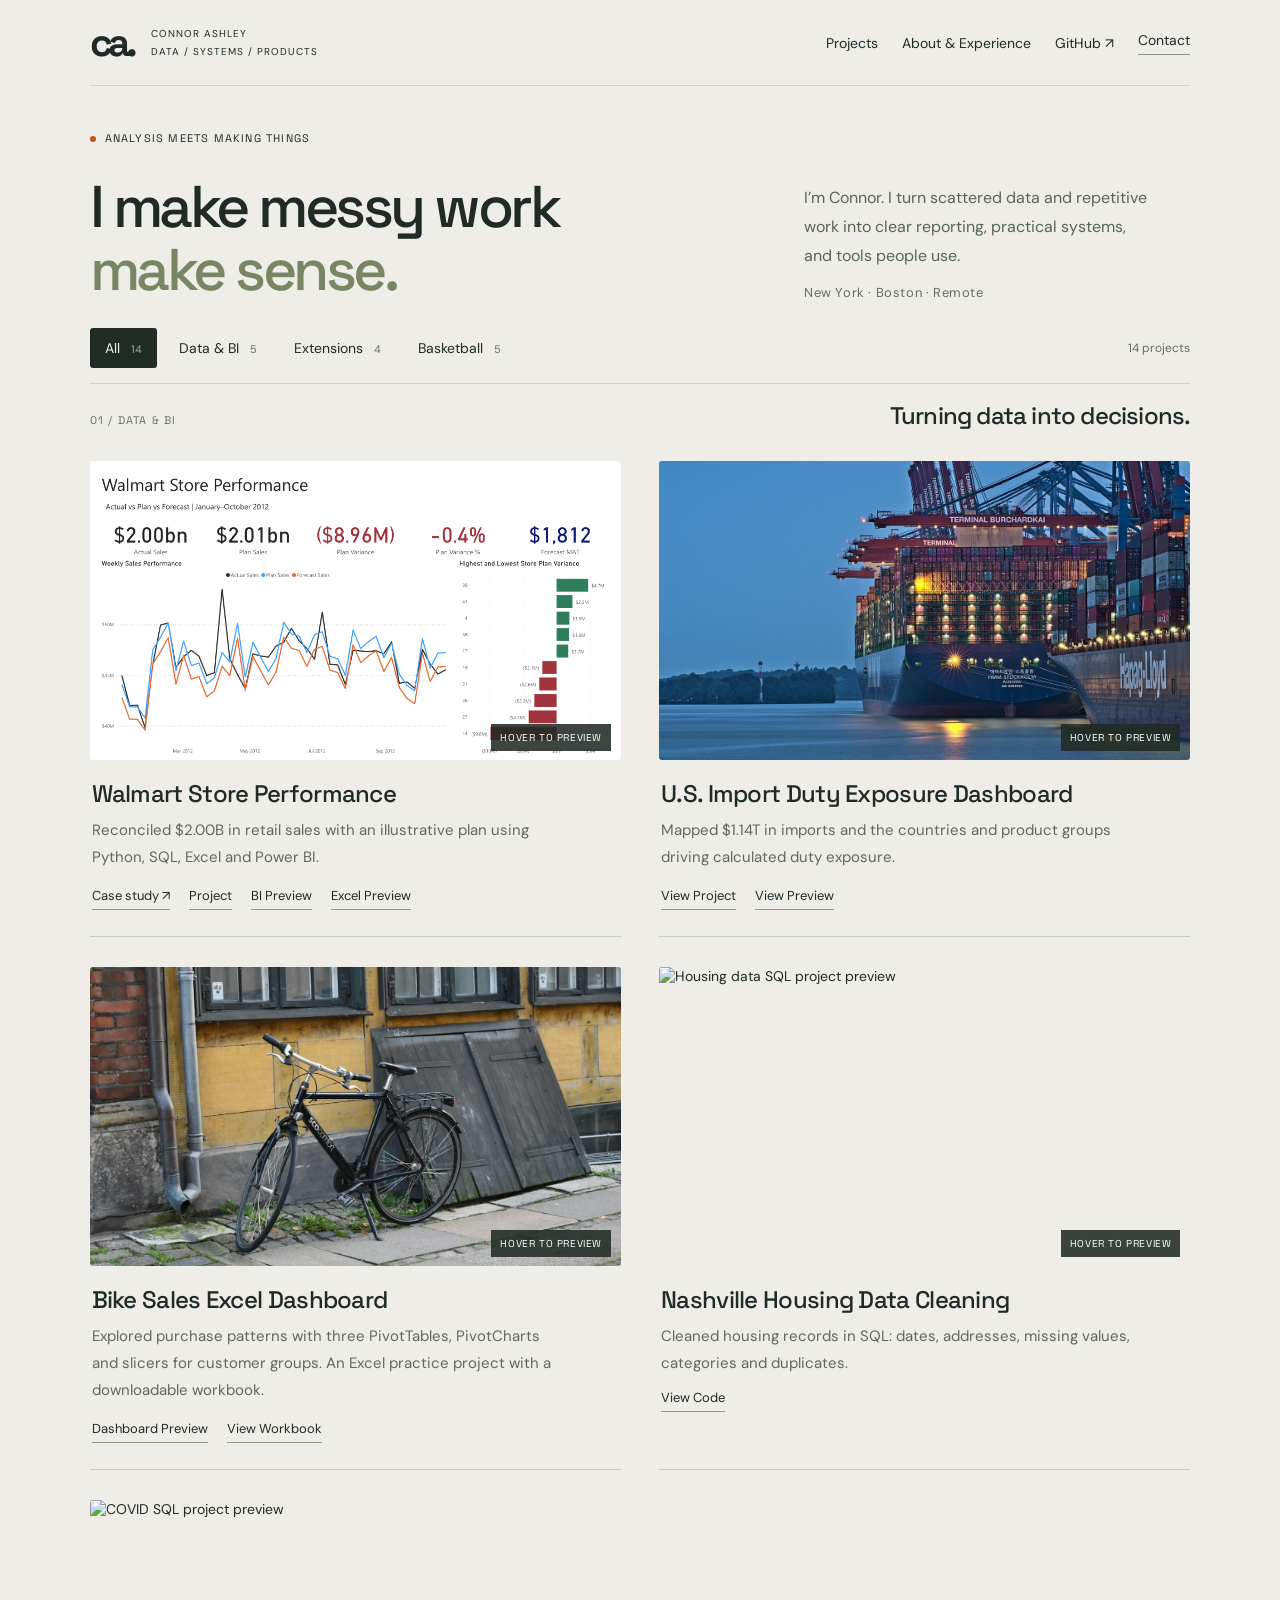
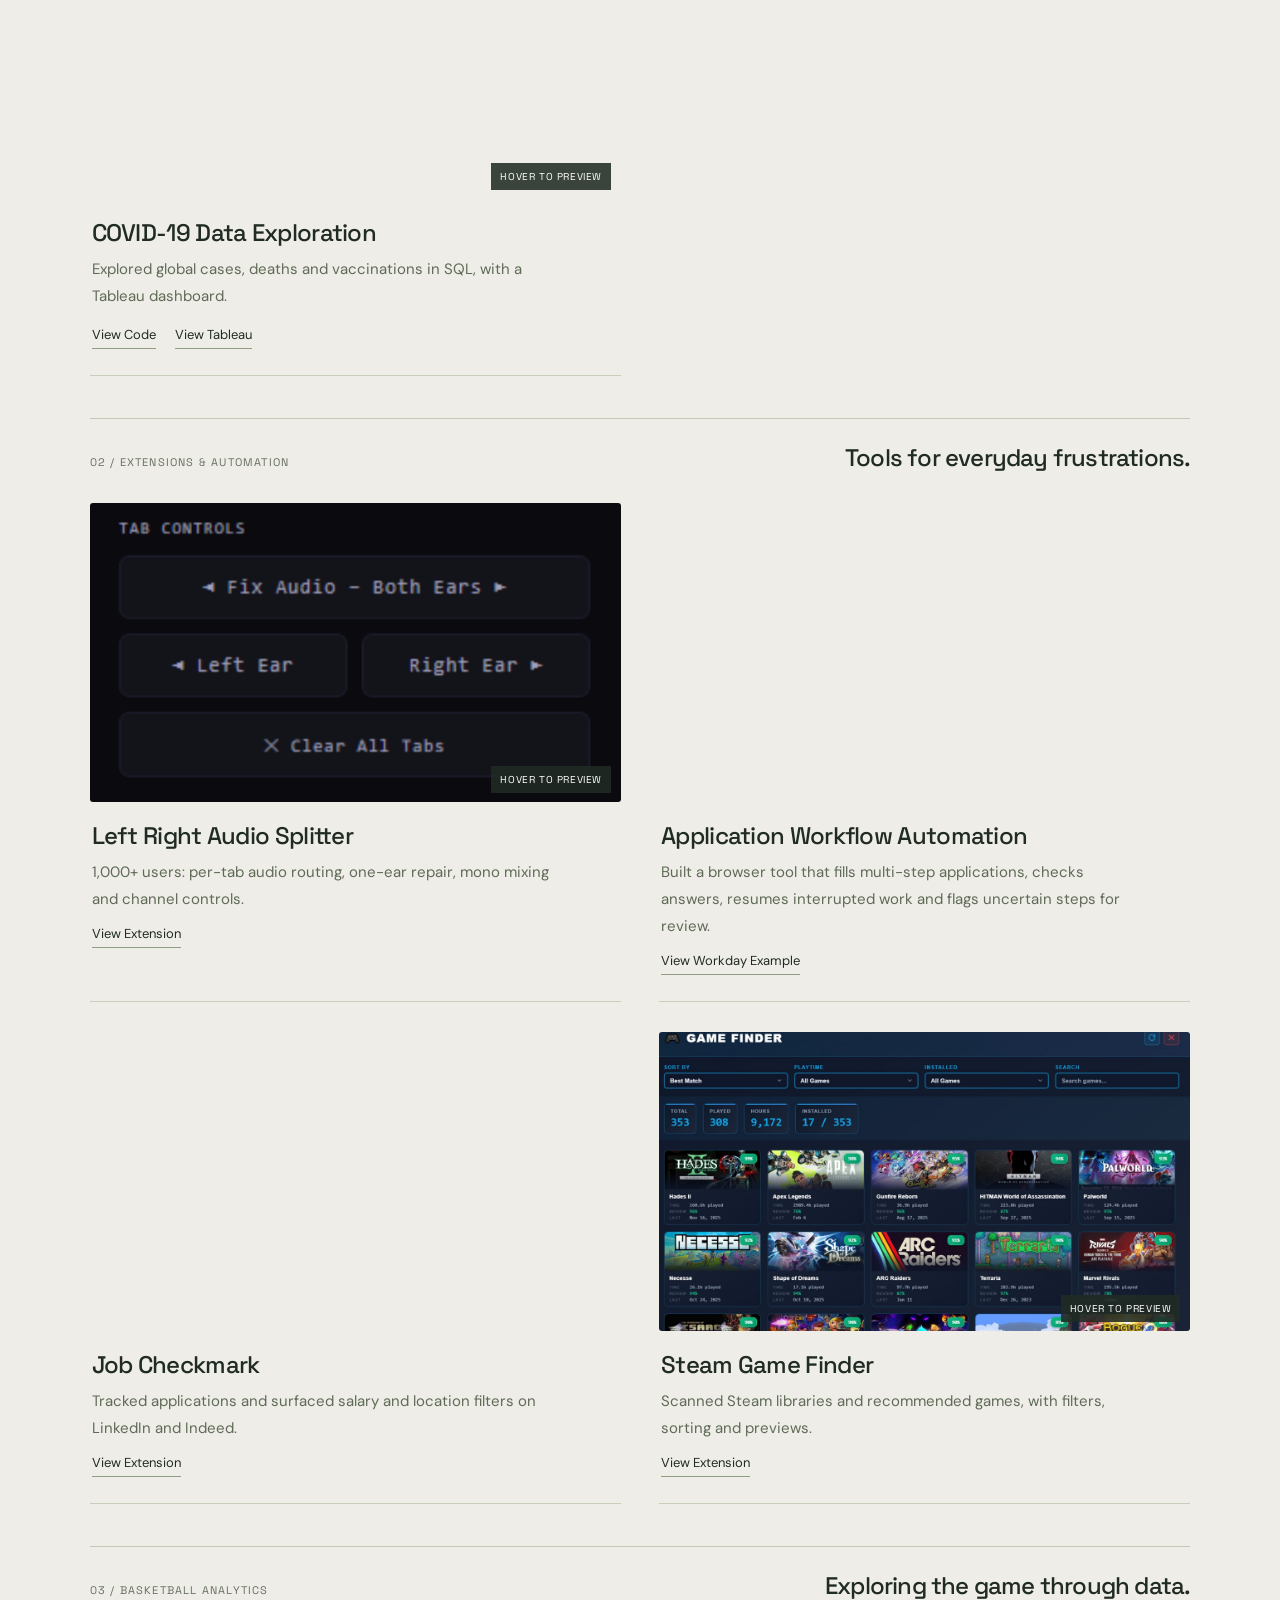
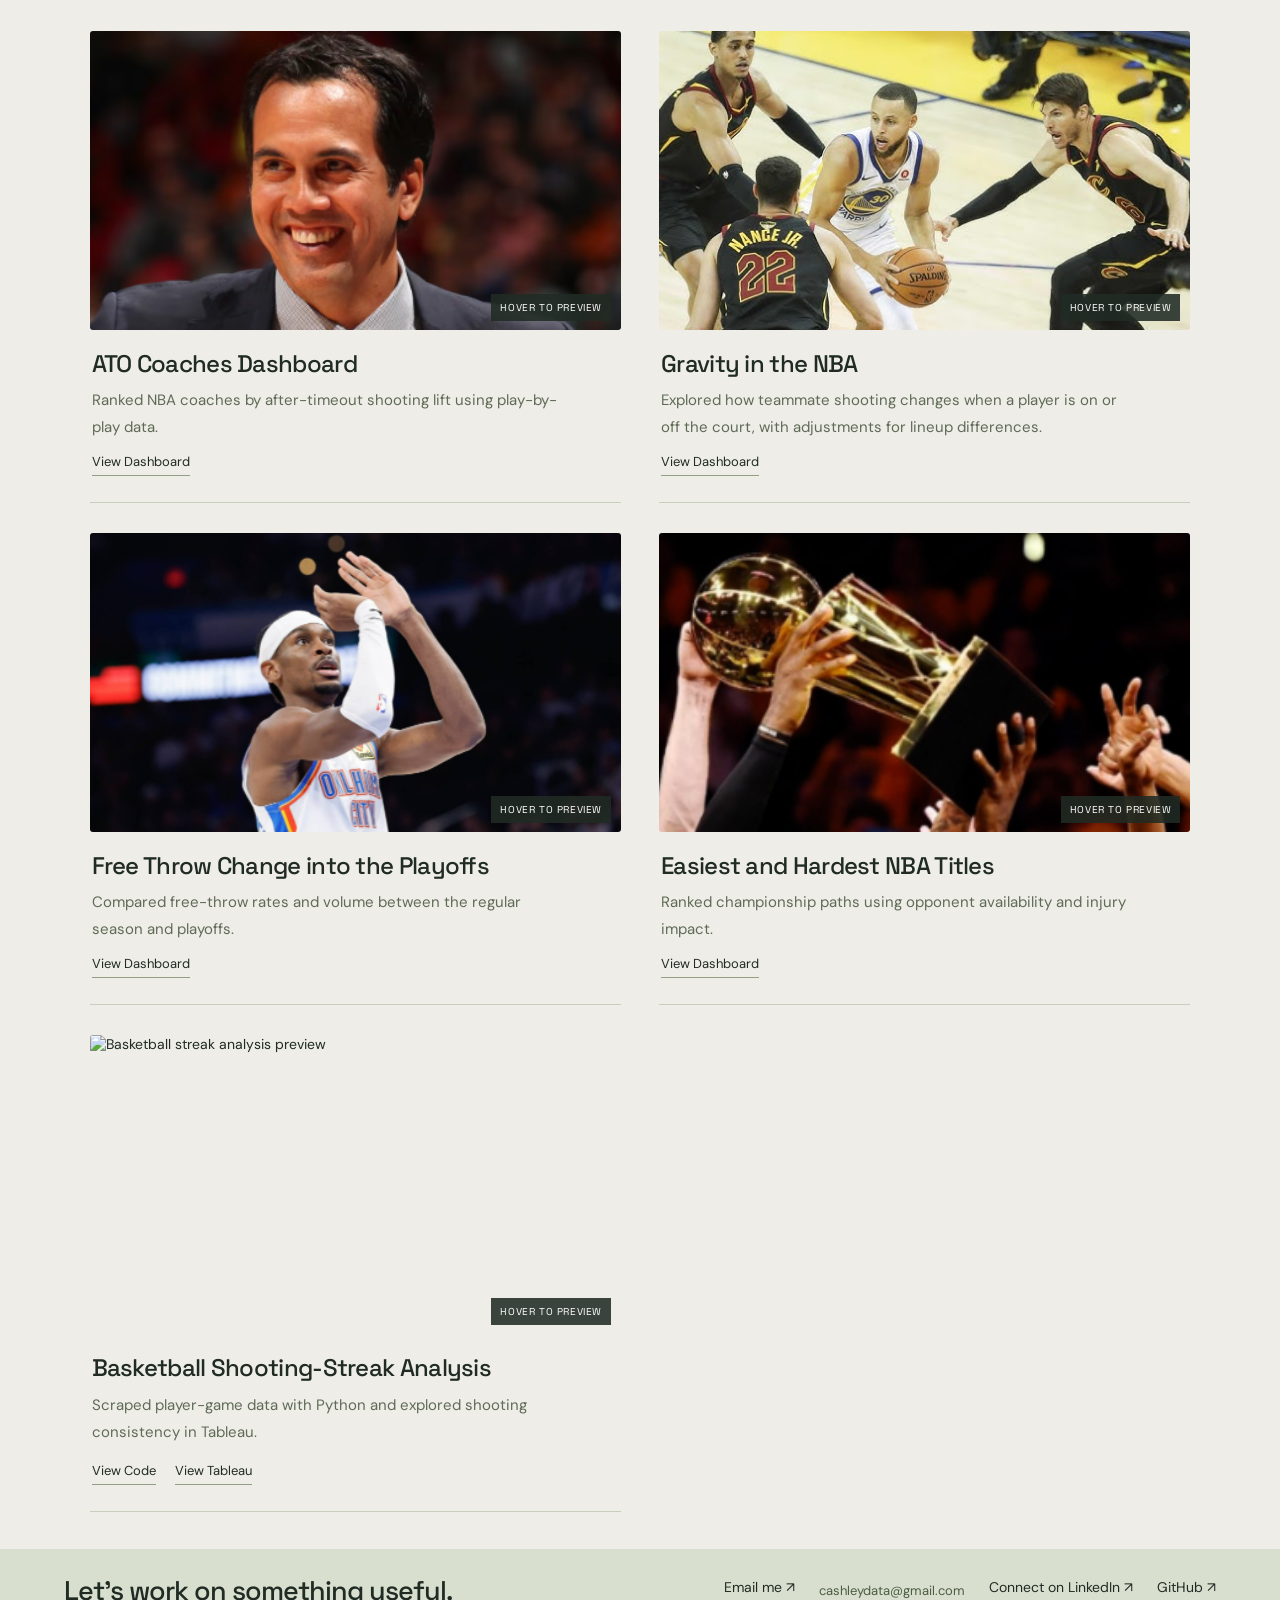
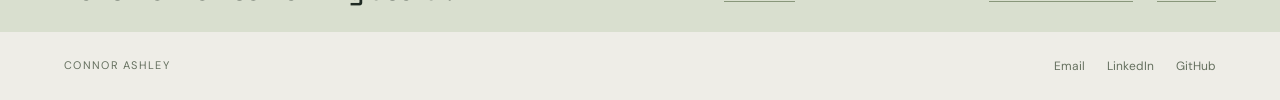
==== commit bc56fff6: "Add bicycle cover and uncropped Excel hover preview" ====
--- a/index.html
+++ b/index.html
@@ -94,7 +94,7 @@
 								</div>
 							</article>
 <article data-category="data" class="project-card" id="bike-sales-excel">
-<a class="project-image-wrap hover-media" href="projects/bike-sales-full-dashboard.pdf"><img class="hover-cover" loading="lazy" src="assets/bike-sales-dashboard.png" alt="Actual Excel bike-sales dashboard with three PivotCharts and slicers for region, education and marital status"><span class="preview-badge">EXCEL / PIVOTTABLES</span></a>
+<a class="project-image-wrap hover-media" data-hover-preview href="projects/bike-sales-full-dashboard.pdf"><img class="hover-cover" loading="lazy" src="assets/bike-sales-cover.jpg" alt="City bicycle parked outside a cafe" title="Photo by Phillip Flores on Unsplash"><span class="hover-content"><img class="hover-slide is-preview-active" loading="lazy" src="assets/bike-sales-dashboard.png" alt="Complete Excel bike-sales dashboard with three PivotCharts and slicers for region, education and marital status"></span><span class="hover-hint">HOVER / VIEW EXCEL DASHBOARD</span></a>
 <div class="project-copy"><h3>Bike Sales Excel Dashboard</h3><p>Explored purchase patterns with three PivotTables, PivotCharts and slicers for customer groups. An Excel practice project with a downloadable workbook.</p><div class="project-actions"><a class="project-button" href="projects/bike-sales-full-dashboard.pdf">Dashboard Preview</a><a class="project-button" href="https://github.com/Cashley104/PortfolioProjects/blob/main/Excel%20Project%20Dataset.xlsx">View Workbook</a></div></div>
 </article>
 <article data-category="data" class="project-card" id="nashville-housing">
@@ -158,4 +158,4 @@
 									</div>
 								</div>
 							</article></div><div class="show-more"><button type="button" id="show-all" hidden>Show all 14 projects ↓</button></div></section>
-<section class="closing" id="contact"><h2 class="footer-slogan">Let’s work on something useful.</h2><div class="contact-links"><a href="mailto:cashleydata@gmail.com">Email me ↗</a><span class="contact-email">cashleydata@gmail.com</span><a href="https://www.linkedin.com/in/cashleydata/">Connect on LinkedIn ↗</a><a href="https://github.com/Cashley104">GitHub ↗</a></div></section></main><footer class="signature-footer"><span>CONNOR ASHLEY</span><nav aria-label="Social and contact links"><a href="mailto:cashleydata@gmail.com">Email</a><a href="https://www.linkedin.com/in/cashleydata/">LinkedIn</a><a href="https://github.com/Cashley104">GitHub</a></nav></footer></body></html>+<section class="closing" id="contact"><h2 class="footer-slogan">Let’s work on something useful.</h2><div class="contact-links"><a href="mailto:cashleydata@gmail.com">Email me ↗</a><span class="contact-email">cashleydata@gmail.com</span><a href="https://www.linkedin.com/in/cashleydata/">Connect on LinkedIn ↗</a><a href="https://github.com/Cashley104">GitHub ↗</a></div></section></main><footer class="signature-footer"><span>CONNOR ASHLEY</span><nav aria-label="Social and contact links"><a href="mailto:cashleydata@gmail.com">Email</a><a href="https://www.linkedin.com/in/cashleydata/">LinkedIn</a><a href="https://github.com/Cashley104">GitHub</a></nav></footer></body></html>
--- a/hover.css
+++ b/hover.css
@@ -12,4 +12,5 @@
 #project-gallery .project-card .hover-media img.hover-slide[src$="streaks-tableau-clean.png"]{object-fit:contain;object-position:center;background:#fff}
 body #project-gallery .preview-badge{font-size:10px;letter-spacing:.6px;padding:7px 9px}
 
-#bike-sales-excel .project-image-wrap img{object-fit:contain;background:#fff}
+#project-gallery #bike-sales-excel .project-image-wrap img.hover-cover{object-fit:cover;object-position:center 55%}
+#project-gallery #bike-sales-excel .project-image-wrap img.hover-slide{object-fit:contain;object-position:center 55%;padding:24px 10px 12px;background:#fff}
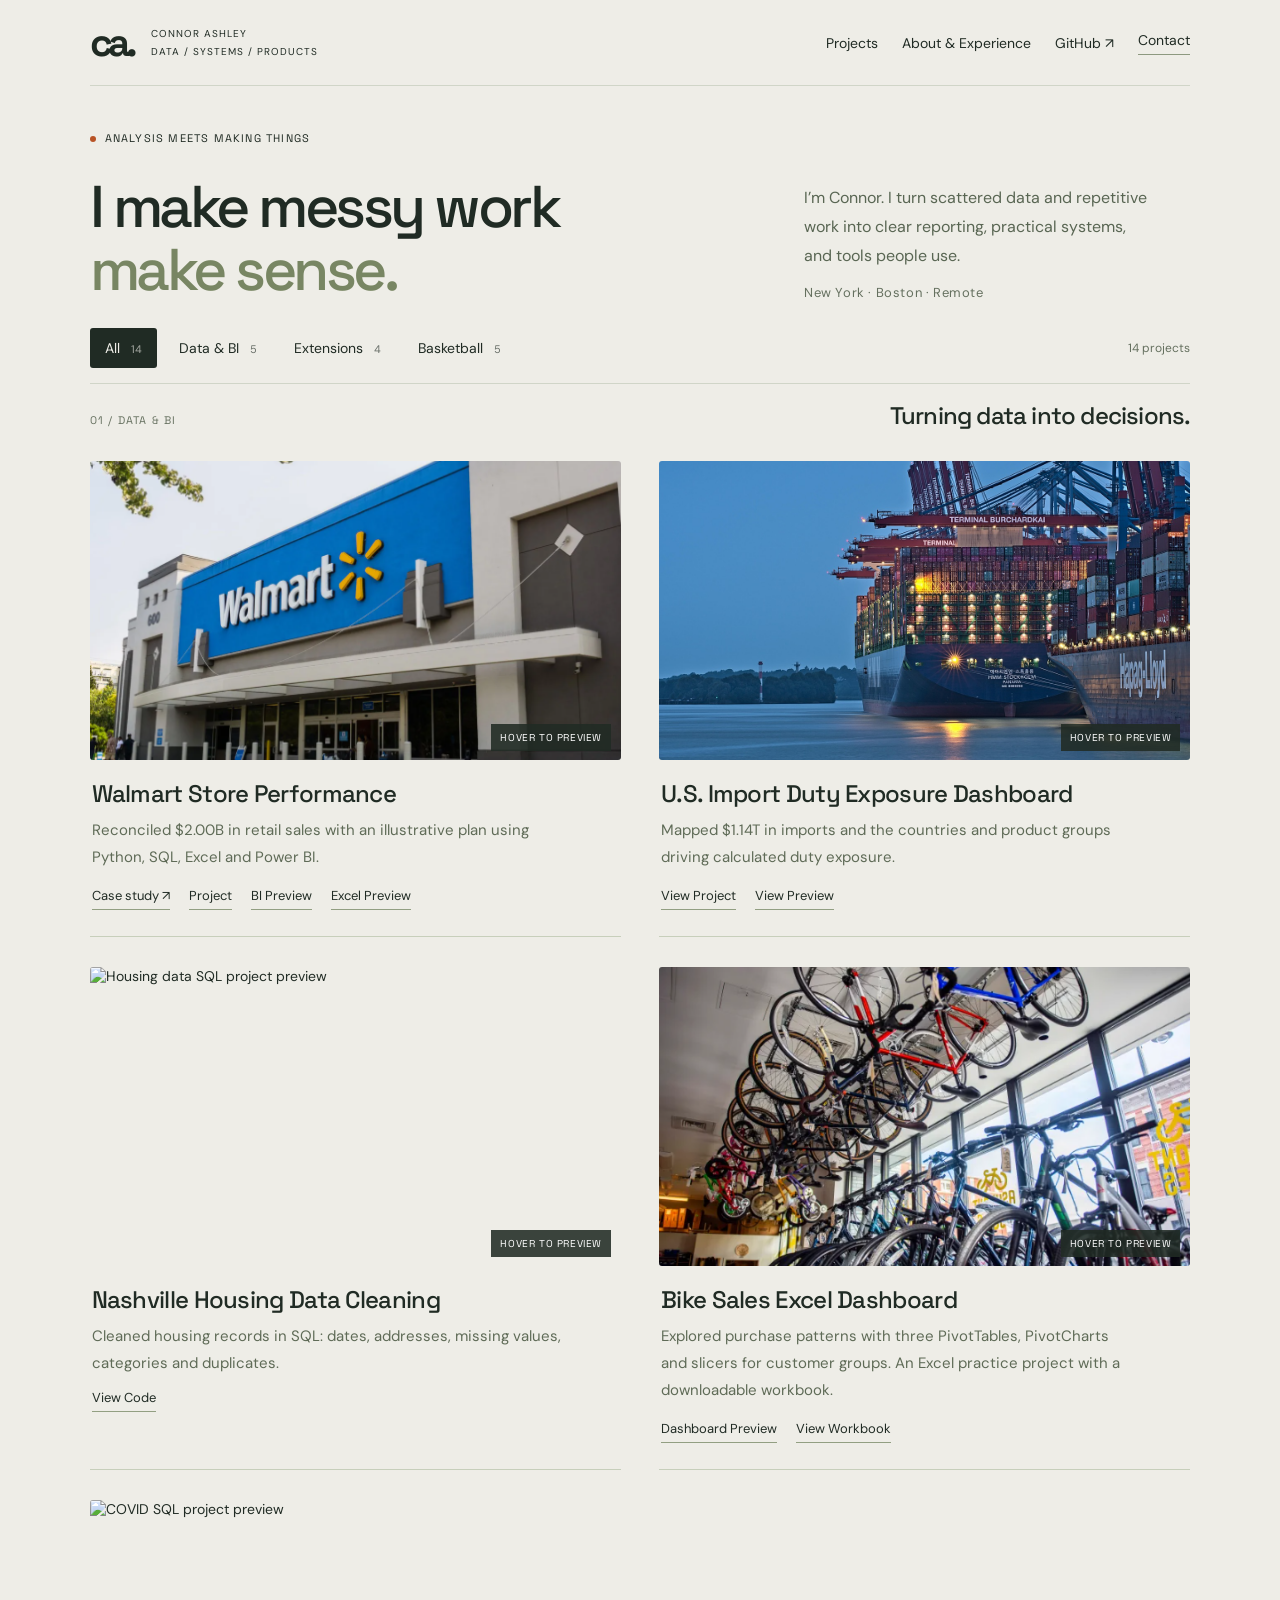
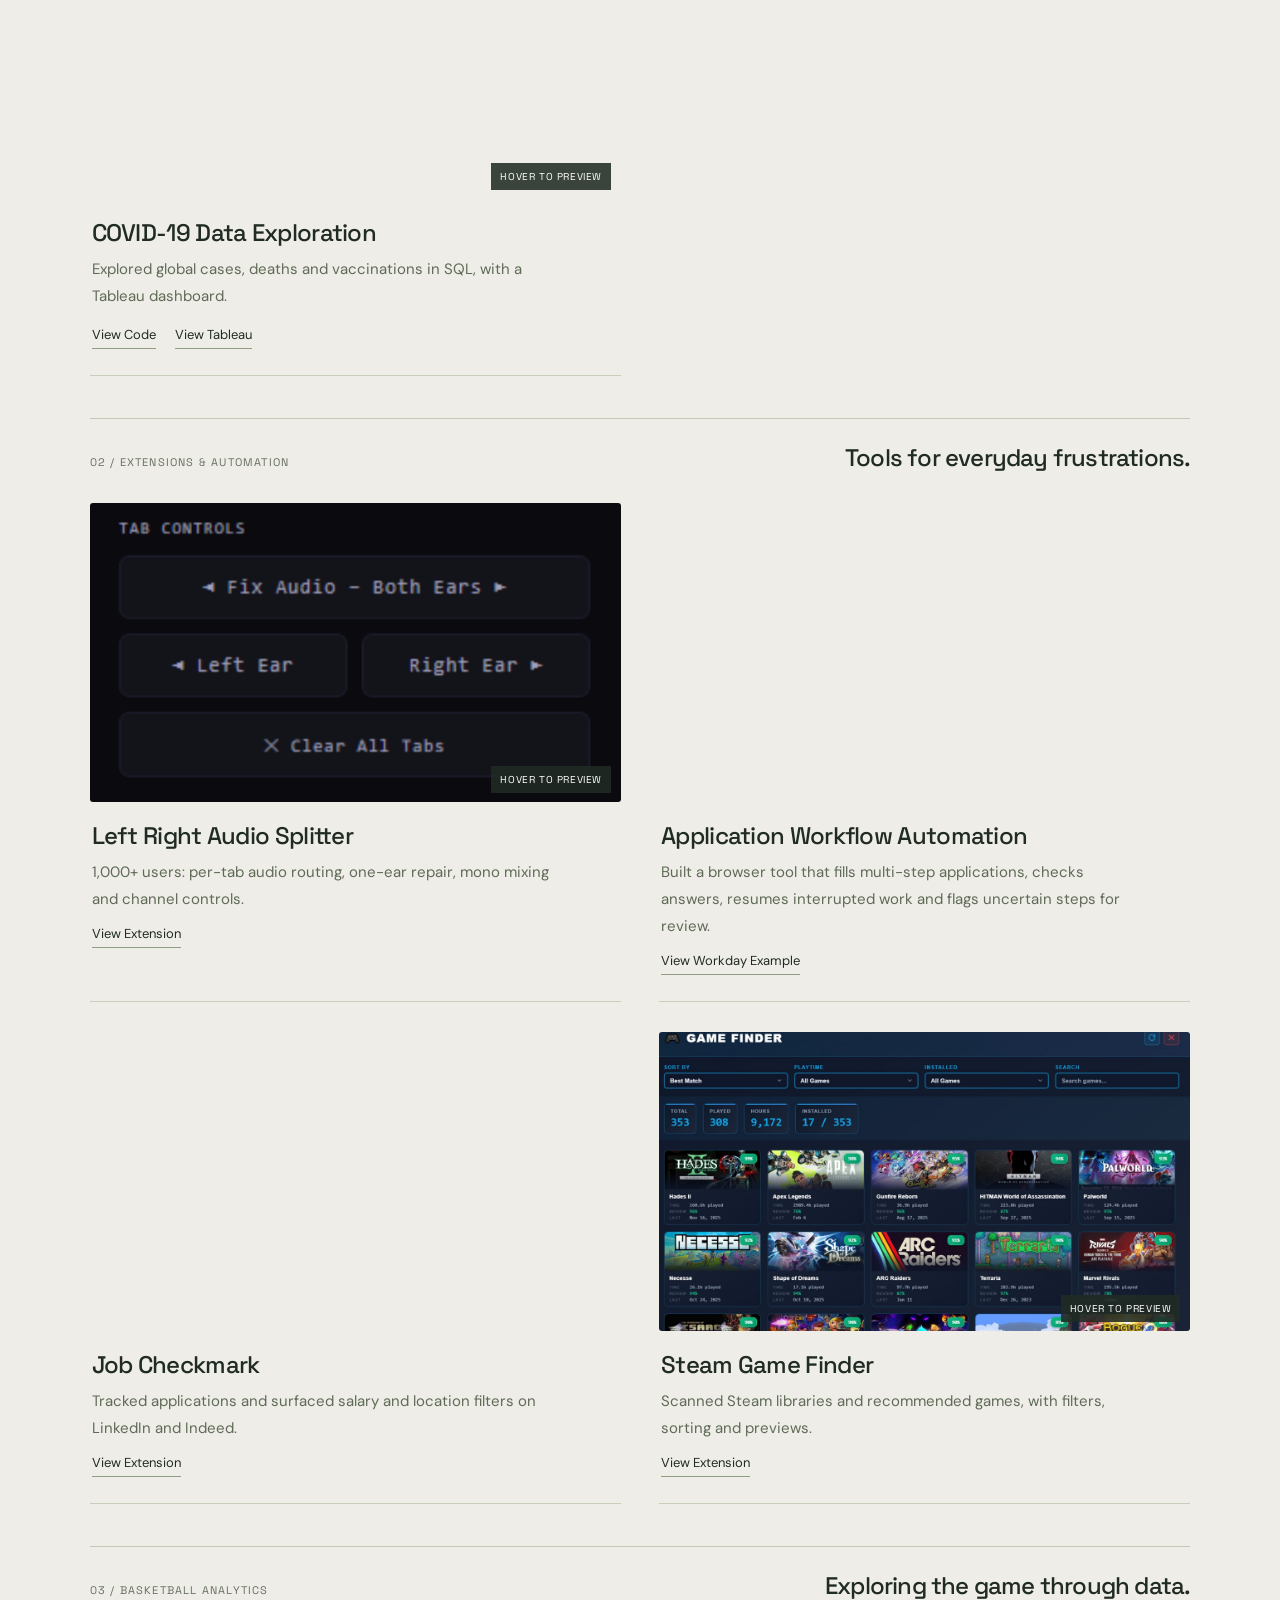
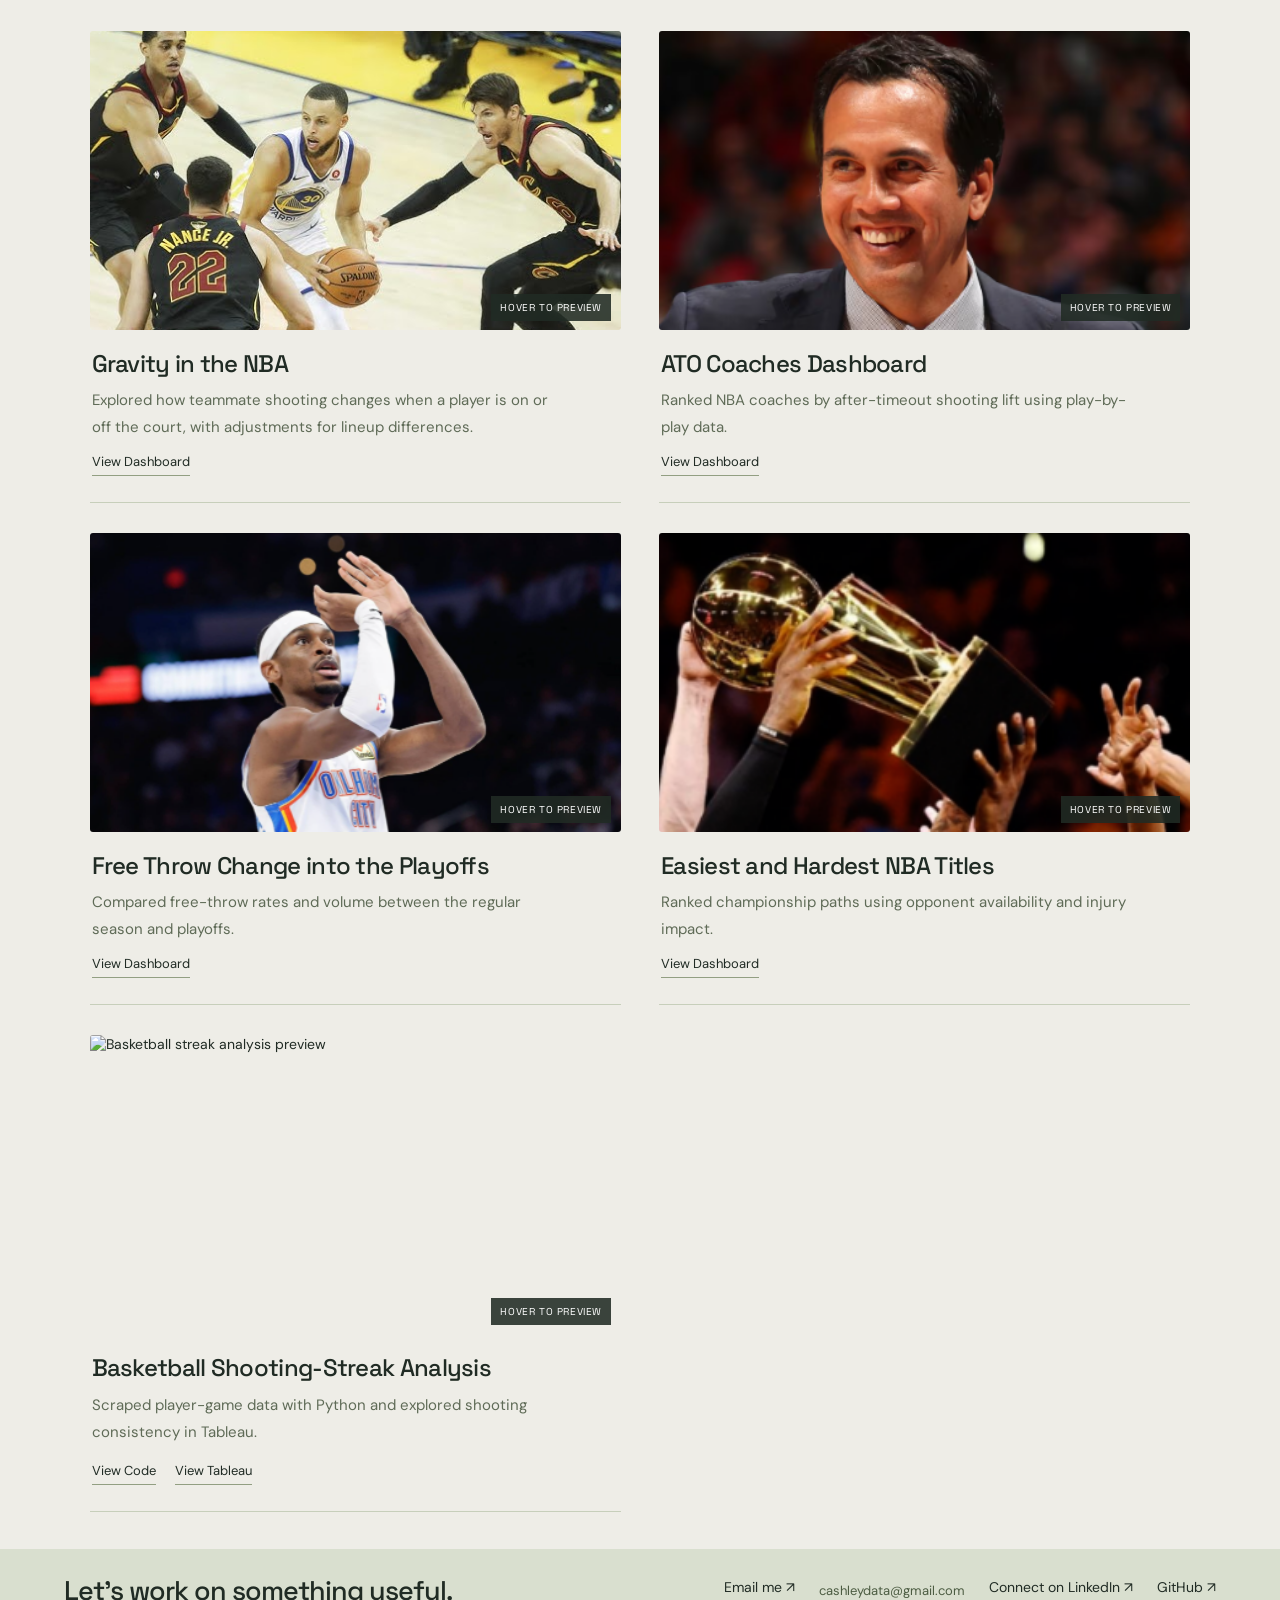
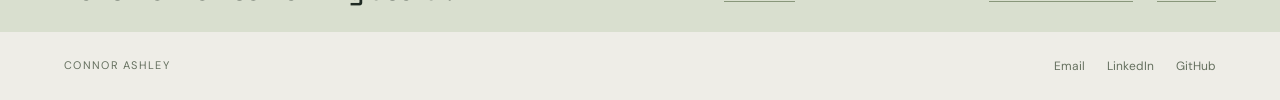
==== commit 68e500bc: "Use selected project covers and prioritize distinct resume work" ====
--- a/index.html
+++ b/index.html
@@ -1,9 +1,9 @@
-<!doctype html><html lang="en"><head><meta charset="utf-8"><meta name="viewport" content="width=device-width,initial-scale=1"><meta name="description" content="Connor Ashley's analytics, basketball dashboards, browser extensions and automation projects."><title>Connor Ashley | Portfolio</title><link rel="stylesheet" href="home.css"><link rel="stylesheet" href="compact.css"><script src="gallery.js" defer></script><link rel="stylesheet" href="editorial.css"><link rel="stylesheet" href="polish.css"><link rel="stylesheet" href="pages.css"><link rel="stylesheet" href="media.css"><link rel="stylesheet" href="hover.css"><script src="hover.js" defer></script><link rel="stylesheet" href="readability.css"><link rel="icon" type="image/svg+xml" href="favicon.svg"></head><body>
+<!doctype html><html lang="en"><head><meta charset="utf-8"><meta name="viewport" content="width=device-width,initial-scale=1"><meta name="description" content="Connor Ashley's analytics, basketball dashboards, browser extensions and automation projects."><title>Connor Ashley | Portfolio</title><link rel="stylesheet" href="home.css"><link rel="stylesheet" href="compact.css"><script src="gallery.js" defer></script><link rel="stylesheet" href="editorial.css"><link rel="stylesheet" href="polish.css"><link rel="stylesheet" href="pages.css"><link rel="stylesheet" href="media.css"><link rel="stylesheet" href="hover.css?v=balanced-project-covers-20261020"><script src="hover.js" defer></script><link rel="stylesheet" href="readability.css"><link rel="icon" type="image/svg+xml" href="favicon.svg"></head><body>
 <header><a class="brand" href="./"><b>ca.</b><span>CONNOR ASHLEY<br>DATA / SYSTEMS / PRODUCTS</span></a><nav aria-label="Main navigation"><a href="./#work">Projects</a><a href="about.html">About & Experience</a><a href="https://github.com/Cashley104">GitHub ↗</a><a href="#contact">Contact</a></nav></header>
 <main><section class="intro"><p class="eyebrow">ANALYSIS MEETS MAKING THINGS</p><div class="intro-grid"><h1>I make messy work<br><em>make sense.</em></h1><div><p>I’m Connor. I turn scattered data and repetitive work into clear reporting, practical systems, and tools people use.</p><span class="location">New York · Boston · Remote</span></div></div></section>
 <section class="gallery-section" id="work"><div class="gallery-toolbar"><div class="filters" role="group" aria-label="Filter projects"><button type="button" data-filter="all" aria-pressed="true">All <span>14</span></button><button type="button" data-filter="data" aria-pressed="false">Data & BI <span>5</span></button><button type="button" data-filter="tools" aria-pressed="false">Extensions <span>4</span></button><button type="button" data-filter="basketball" aria-pressed="false">Basketball <span>5</span></button></div><p id="gallery-status" role="status">14 projects</p></div><div class="project-grid" id="project-gallery"><article data-category="data" class="project-card walmart-performance-card" id="walmart-store-performance">
 								<a class="project-image-wrap hover-media" data-hover-preview href="walmart.html">
-									<img class="hover-cover" loading="lazy" src="https://cashley104.github.io/CashleyData.github.io/images/walmart-store-performance.png" alt="Walmart Store Performance Power BI dashboard preview" /><span class="hover-content"><img class="hover-slide is-preview-active" loading="lazy" src="https://raw.githubusercontent.com/Cashley104/Walmart-Retail-Performance/main/images/executive-summary.png" alt="Walmart dashboard page 1 of 4" aria-hidden="false"><img class="hover-slide" loading="lazy" src="https://raw.githubusercontent.com/Cashley104/Walmart-Retail-Performance/main/images/store-department-performance.png" alt="Walmart dashboard page 2 of 4" aria-hidden="true"><img class="hover-slide" loading="lazy" src="https://raw.githubusercontent.com/Cashley104/Walmart-Retail-Performance/main/images/forecast-holiday-impact.png" alt="Walmart dashboard page 3 of 4" aria-hidden="true"><img class="hover-slide" loading="lazy" src="https://raw.githubusercontent.com/Cashley104/Walmart-Retail-Performance/main/images/methodology-data-quality.png" alt="Walmart dashboard page 4 of 4" aria-hidden="true"></span><span class="hover-hint">HOVER / 4 DASHBOARD PAGES</span>
+									<img class="hover-cover" loading="lazy" src="assets/walmart-storefront-cover.png" alt="Walmart storefront" /><span class="hover-content"><img class="hover-slide is-preview-active" loading="lazy" src="https://raw.githubusercontent.com/Cashley104/Walmart-Retail-Performance/main/images/executive-summary.png" alt="Walmart dashboard page 1 of 4" aria-hidden="false"><img class="hover-slide" loading="lazy" src="https://raw.githubusercontent.com/Cashley104/Walmart-Retail-Performance/main/images/store-department-performance.png" alt="Walmart dashboard page 2 of 4" aria-hidden="true"><img class="hover-slide" loading="lazy" src="https://raw.githubusercontent.com/Cashley104/Walmart-Retail-Performance/main/images/forecast-holiday-impact.png" alt="Walmart dashboard page 3 of 4" aria-hidden="true"><img class="hover-slide" loading="lazy" src="https://raw.githubusercontent.com/Cashley104/Walmart-Retail-Performance/main/images/methodology-data-quality.png" alt="Walmart dashboard page 4 of 4" aria-hidden="true"></span><span class="hover-hint">HOVER / 4 DASHBOARD PAGES</span>
 								</a>
 								<div class="project-copy">
 									<h3>Walmart Store Performance</h3>
@@ -28,6 +28,38 @@
 									</div>
 								</div>
 							</article>
+<article data-category="data" class="project-card" id="nashville-housing">
+								<a class="project-image-wrap hover-media" data-hover-preview href="https://github.com/Cashley104/PortfolioProjects/blob/main/Nashville%20Housing%20Data%20Cleaning%20Scripts.sql">
+									<img class="hover-cover" loading="lazy" src="https://cashley104.github.io/CashleyData.github.io/images/houses3.jfif" alt="Housing data SQL project preview" /><span class="hover-content"><div class="hover-slide is-preview-active sql-preview"><span>SQL SERVER / ACTUAL PROJECT EXCERPT</span><pre><code>Update NashvilleHousing
+SET SoldAsVacant = CASE
+  When SoldAsVacant = 'Y' THEN 'YES'
+  When SoldAsVacant = 'N' THEN 'NO'
+  Else SoldAsVacant
+  END</code></pre><small>Standardizing inconsistent categories</small></div></span><span class="hover-hint">HOVER / VIEW SQL</span>
+								</a>
+								<div class="project-copy">
+									<h3>Nashville Housing Data Cleaning</h3>
+									<p>Cleaned housing records in SQL: dates, addresses, missing values, categories and duplicates.</p>
+									<a class="project-button" href="https://github.com/Cashley104/PortfolioProjects/blob/main/Nashville%20Housing%20Data%20Cleaning%20Scripts.sql">View Code</a>
+								</div>
+							</article>
+<article data-category="data" class="project-card" id="bike-sales-excel">
+<a class="project-image-wrap hover-media" data-hover-preview href="projects/bike-sales-full-dashboard.pdf"><img class="hover-cover" loading="lazy" src="assets/bike-shop-cover.png" alt="Bicycles displayed inside a bike shop"><span class="hover-content"><img class="hover-slide is-preview-active" loading="lazy" src="assets/bike-sales-dashboard-balanced.png" alt="Complete Excel bike-sales dashboard with three PivotCharts and slicers for region, education and marital status"></span><span class="hover-hint">HOVER / VIEW EXCEL DASHBOARD</span></a>
+<div class="project-copy"><h3>Bike Sales Excel Dashboard</h3><p>Explored purchase patterns with three PivotTables, PivotCharts and slicers for customer groups. An Excel practice project with a downloadable workbook.</p><div class="project-actions"><a class="project-button" href="projects/bike-sales-full-dashboard.pdf">Dashboard Preview</a><a class="project-button" href="https://github.com/Cashley104/PortfolioProjects/blob/main/Excel%20Project%20Dataset.xlsx">View Workbook</a></div></div>
+</article>
+<article data-category="data" class="project-card">
+								<a class="project-image-wrap hover-media" data-hover-preview href="https://github.com/Cashley104/PortfolioProjects/blob/main/Covid%20Portfolio%20Project%20Scripts.sql">
+									<img class="hover-cover" loading="lazy" src="https://cashley104.github.io/CashleyData.github.io/images/covid-cells.jpg" alt="COVID SQL project preview" /><span class="hover-content"><img class="hover-slide is-preview-active" loading="lazy" src="assets/covid-tableau.png" alt="Actual COVID-19 Tableau dashboard preview"></span><span class="hover-hint">HOVER / VIEW DASHBOARD</span>
+								</a>
+								<div class="project-copy">
+									<h3>COVID-19 Data Exploration</h3>
+									<p>Explored global cases, deaths and vaccinations in SQL, with a Tableau dashboard.</p>
+									<div class="project-actions">
+										<a class="project-button" href="https://github.com/Cashley104/PortfolioProjects/blob/main/Covid%20Portfolio%20Project%20Scripts.sql">View Code</a>
+										<a class="project-button" href="https://public.tableau.com/app/profile/connor.ashley/viz/CovidDashboard_16518764478820/Dashboard1">View Tableau</a>
+									</div>
+								</div>
+							</article>
 <article data-category="tools" class="project-card project-card-icon" id="left-right-audio-splitter">
 								<a class="project-image-wrap extension-gallery" data-extension-gallery href="https://chromewebstore.google.com/detail/left-right-audio-splitter/magdlljkgnbhgonbojmoonhclhifmalc?hl=en" aria-label="View Left Right Audio Splitter in the Chrome Web Store">
 									<img loading="lazy" class="is-active" src="https://cashley104.github.io/CashleyData.github.io/images/extensions/audio-splitter/02.jpg" alt="Left Right Audio Splitter extension preview" />
@@ -47,26 +79,6 @@
 									<h3>Application Workflow Automation</h3>
 									<p>Built a browser tool that fills multi-step applications, checks answers, resumes interrupted work and flags uncertain steps for review.</p>
 									<a class="project-button" href="https://www.youtube.com/watch?v=V3ThKIon_p4">View Workday Example</a>
-								</div>
-							</article>
-<article data-category="basketball" class="project-card" id="ato-coaches-dashboard">
-								<a class="project-image-wrap hover-media" data-hover-preview href="https://cashley104.github.io/ATO-Coaches-Dashboard/">
-									<img class="hover-cover" loading="lazy" src="https://cashley104.github.io/CashleyData.github.io/images/spoelstra-photo.png" alt="ATO Coaches Dashboard project preview" /><span class="hover-content"><img class="hover-slide is-preview-active" loading="lazy" src="assets/ato-dashboard.png" alt="ATO Coaches Dashboard actual dashboard preview"></span>
-								</a>
-								<div class="project-copy">
-									<h3>ATO Coaches Dashboard</h3>
-									<p>Ranked NBA coaches by after-timeout shooting lift using play-by-play data.</p>
-									<a class="project-button" href="https://cashley104.github.io/ATO-Coaches-Dashboard/">View Dashboard</a>
-								</div>
-							</article>
-<article data-category="basketball" class="project-card" id="gravity-in-the-nba">
-								<a class="project-image-wrap hover-media" data-hover-preview href="https://cashley104.github.io/gravity-dashboard/">
-									<img class="hover-cover" loading="lazy" src="https://cashley104.github.io/CashleyData.github.io/images/gravity-dashboard.png" alt="Gravity NBA Dashboard project preview" /><span class="hover-content"><img class="hover-slide is-preview-active" loading="lazy" src="assets/gravity-dashboard.png" alt="Gravity in the NBA actual dashboard preview"></span>
-								</a>
-								<div class="project-copy">
-									<h3>Gravity in the NBA</h3>
-									<p>Explored how teammate shooting changes when a player is on or off the court, with adjustments for lineup differences.</p>
-									<a class="project-button" href="https://cashley104.github.io/gravity-dashboard/">View Dashboard</a>
 								</div>
 							</article>
 <article data-category="tools" class="project-card project-card-icon" id="job-checkmark">
@@ -93,36 +105,24 @@
 									<a class="project-button" href="https://chromewebstore.google.com/detail/steam-game-finder/bbeopfkajghfklodhkkmmokgjkjamkel?hl=en">View Extension</a>
 								</div>
 							</article>
-<article data-category="data" class="project-card" id="bike-sales-excel">
-<a class="project-image-wrap hover-media" data-hover-preview href="projects/bike-sales-full-dashboard.pdf"><img class="hover-cover" loading="lazy" src="assets/bike-sales-cover.jpg" alt="City bicycle parked outside a cafe" title="Photo by Phillip Flores on Unsplash"><span class="hover-content"><img class="hover-slide is-preview-active" loading="lazy" src="assets/bike-sales-dashboard.png" alt="Complete Excel bike-sales dashboard with three PivotCharts and slicers for region, education and marital status"></span><span class="hover-hint">HOVER / VIEW EXCEL DASHBOARD</span></a>
-<div class="project-copy"><h3>Bike Sales Excel Dashboard</h3><p>Explored purchase patterns with three PivotTables, PivotCharts and slicers for customer groups. An Excel practice project with a downloadable workbook.</p><div class="project-actions"><a class="project-button" href="projects/bike-sales-full-dashboard.pdf">Dashboard Preview</a><a class="project-button" href="https://github.com/Cashley104/PortfolioProjects/blob/main/Excel%20Project%20Dataset.xlsx">View Workbook</a></div></div>
-</article>
-<article data-category="data" class="project-card" id="nashville-housing">
-								<a class="project-image-wrap hover-media" data-hover-preview href="https://github.com/Cashley104/PortfolioProjects/blob/main/Nashville%20Housing%20Data%20Cleaning%20Scripts.sql">
-									<img class="hover-cover" loading="lazy" src="https://cashley104.github.io/CashleyData.github.io/images/houses3.jfif" alt="Housing data SQL project preview" /><span class="hover-content"><div class="hover-slide is-preview-active sql-preview"><span>SQL SERVER / ACTUAL PROJECT EXCERPT</span><pre><code>Update NashvilleHousing
-SET SoldAsVacant = CASE
-  When SoldAsVacant = 'Y' THEN 'YES'
-  When SoldAsVacant = 'N' THEN 'NO'
-  Else SoldAsVacant
-  END</code></pre><small>Standardizing inconsistent categories</small></div></span><span class="hover-hint">HOVER / VIEW SQL</span>
+<article data-category="basketball" class="project-card" id="gravity-in-the-nba">
+								<a class="project-image-wrap hover-media" data-hover-preview href="https://cashley104.github.io/gravity-dashboard/">
+									<img class="hover-cover" loading="lazy" src="https://cashley104.github.io/CashleyData.github.io/images/gravity-dashboard.png" alt="Gravity NBA Dashboard project preview" /><span class="hover-content"><img class="hover-slide is-preview-active" loading="lazy" src="assets/gravity-dashboard.png" alt="Gravity in the NBA actual dashboard preview"></span>
 								</a>
 								<div class="project-copy">
-									<h3>Nashville Housing Data Cleaning</h3>
-									<p>Cleaned housing records in SQL: dates, addresses, missing values, categories and duplicates.</p>
-									<a class="project-button" href="https://github.com/Cashley104/PortfolioProjects/blob/main/Nashville%20Housing%20Data%20Cleaning%20Scripts.sql">View Code</a>
+									<h3>Gravity in the NBA</h3>
+									<p>Explored how teammate shooting changes when a player is on or off the court, with adjustments for lineup differences.</p>
+									<a class="project-button" href="https://cashley104.github.io/gravity-dashboard/">View Dashboard</a>
 								</div>
 							</article>
-<article data-category="data" class="project-card">
-								<a class="project-image-wrap hover-media" data-hover-preview href="https://github.com/Cashley104/PortfolioProjects/blob/main/Covid%20Portfolio%20Project%20Scripts.sql">
-									<img class="hover-cover" loading="lazy" src="https://cashley104.github.io/CashleyData.github.io/images/covid-cells.jpg" alt="COVID SQL project preview" /><span class="hover-content"><img class="hover-slide is-preview-active" loading="lazy" src="assets/covid-tableau.png" alt="Actual COVID-19 Tableau dashboard preview"></span><span class="hover-hint">HOVER / VIEW DASHBOARD</span>
+<article data-category="basketball" class="project-card" id="ato-coaches-dashboard">
+								<a class="project-image-wrap hover-media" data-hover-preview href="https://cashley104.github.io/ATO-Coaches-Dashboard/">
+									<img class="hover-cover" loading="lazy" src="https://cashley104.github.io/CashleyData.github.io/images/spoelstra-photo.png" alt="ATO Coaches Dashboard project preview" /><span class="hover-content"><img class="hover-slide is-preview-active" loading="lazy" src="assets/ato-dashboard.png" alt="ATO Coaches Dashboard actual dashboard preview"></span>
 								</a>
 								<div class="project-copy">
-									<h3>COVID-19 Data Exploration</h3>
-									<p>Explored global cases, deaths and vaccinations in SQL, with a Tableau dashboard.</p>
-									<div class="project-actions">
-										<a class="project-button" href="https://github.com/Cashley104/PortfolioProjects/blob/main/Covid%20Portfolio%20Project%20Scripts.sql">View Code</a>
-										<a class="project-button" href="https://public.tableau.com/app/profile/connor.ashley/viz/CovidDashboard_16518764478820/Dashboard1">View Tableau</a>
-									</div>
+									<h3>ATO Coaches Dashboard</h3>
+									<p>Ranked NBA coaches by after-timeout shooting lift using play-by-play data.</p>
+									<a class="project-button" href="https://cashley104.github.io/ATO-Coaches-Dashboard/">View Dashboard</a>
 								</div>
 							</article>
 <article data-category="basketball" class="project-card">
--- a/hover.css
+++ b/hover.css
@@ -12,5 +12,7 @@
 #project-gallery .project-card .hover-media img.hover-slide[src$="streaks-tableau-clean.png"]{object-fit:contain;object-position:center;background:#fff}
 body #project-gallery .preview-badge{font-size:10px;letter-spacing:.6px;padding:7px 9px}
 
-#project-gallery #bike-sales-excel .project-image-wrap img.hover-cover{object-fit:cover;object-position:center 55%}
-#project-gallery #bike-sales-excel .project-image-wrap img.hover-slide{object-fit:contain;object-position:center 55%;padding:24px 10px 12px;background:#fff}
+#project-gallery #bike-sales-excel .project-image-wrap img.hover-cover{object-fit:cover;object-position:center}
+#project-gallery #bike-sales-excel .project-image-wrap img.hover-slide{object-fit:contain;object-position:center;padding:10px 12px;background:#fff}
+#project-gallery #walmart-store-performance .project-image-wrap img.hover-cover{object-fit:cover;object-position:center}
+#project-gallery #walmart-store-performance .project-image-wrap img.hover-slide{object-fit:contain;object-position:center;padding:8px;background:#fff}
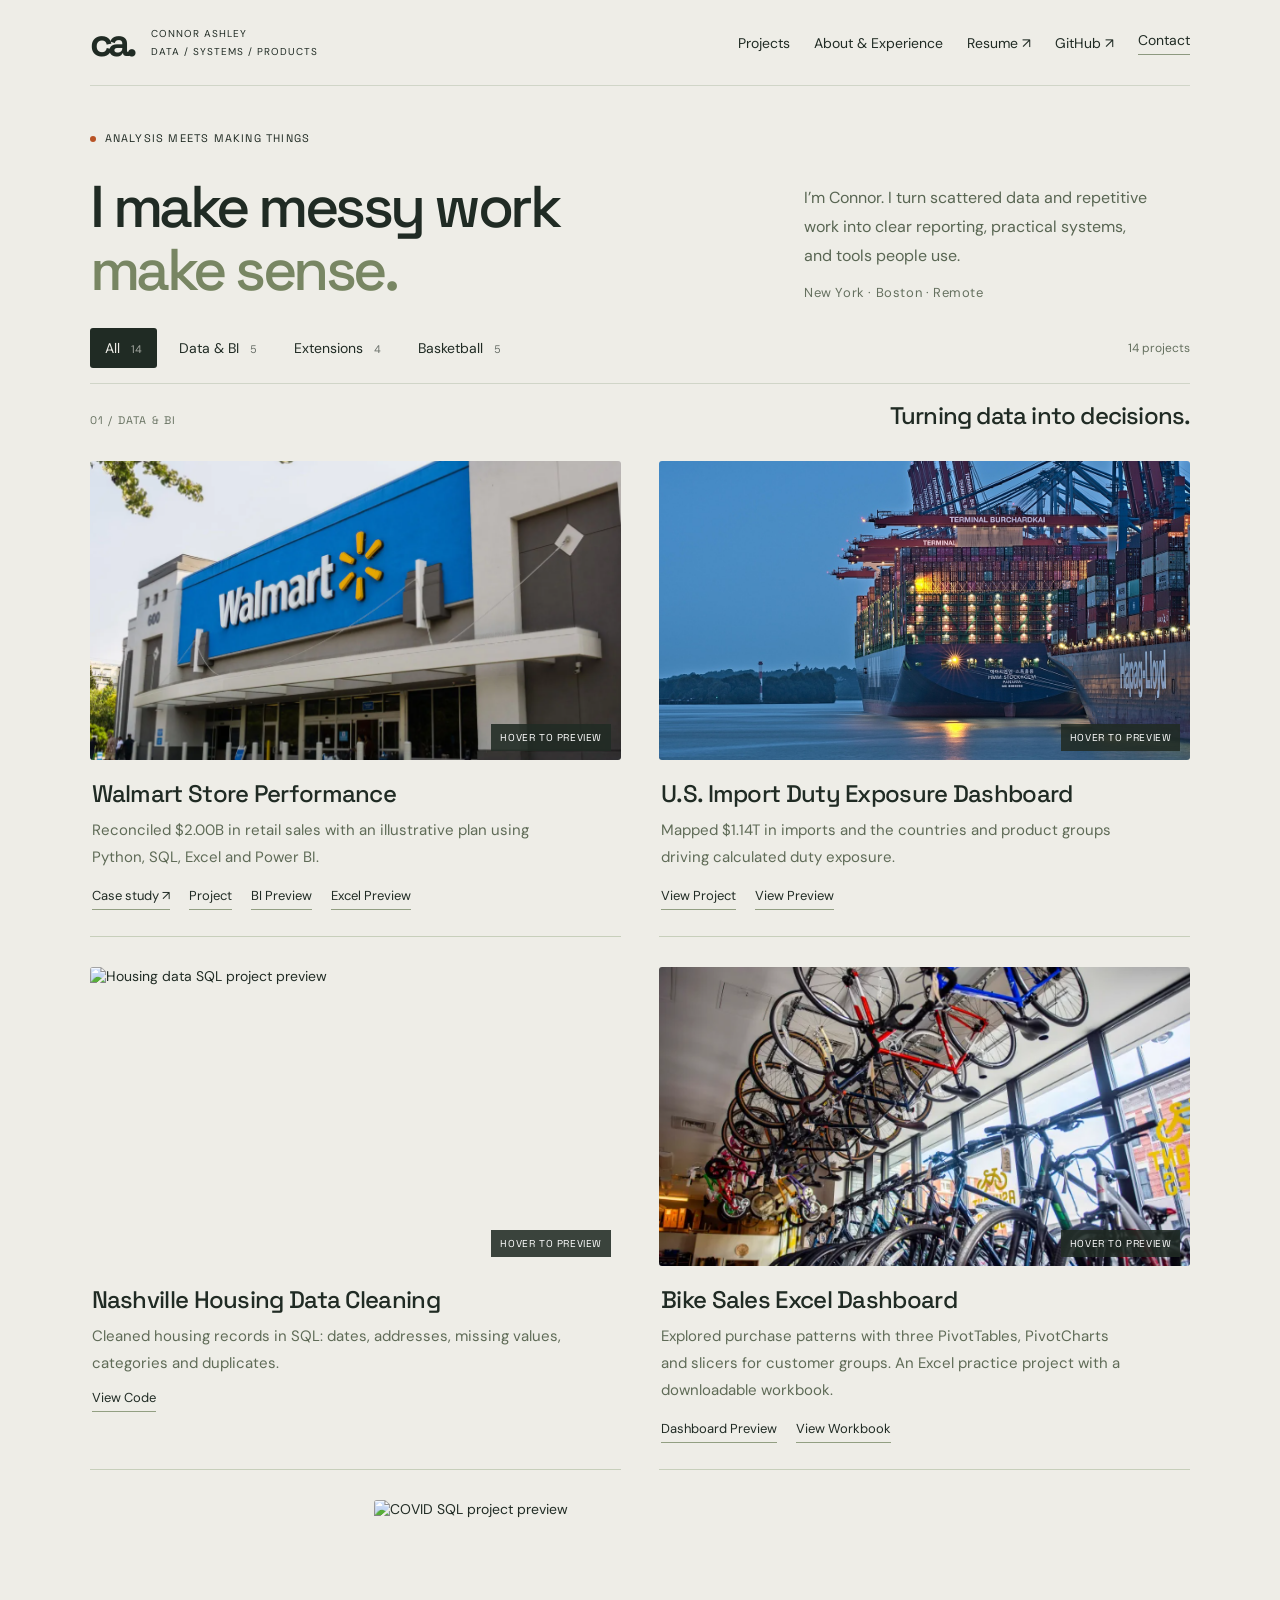
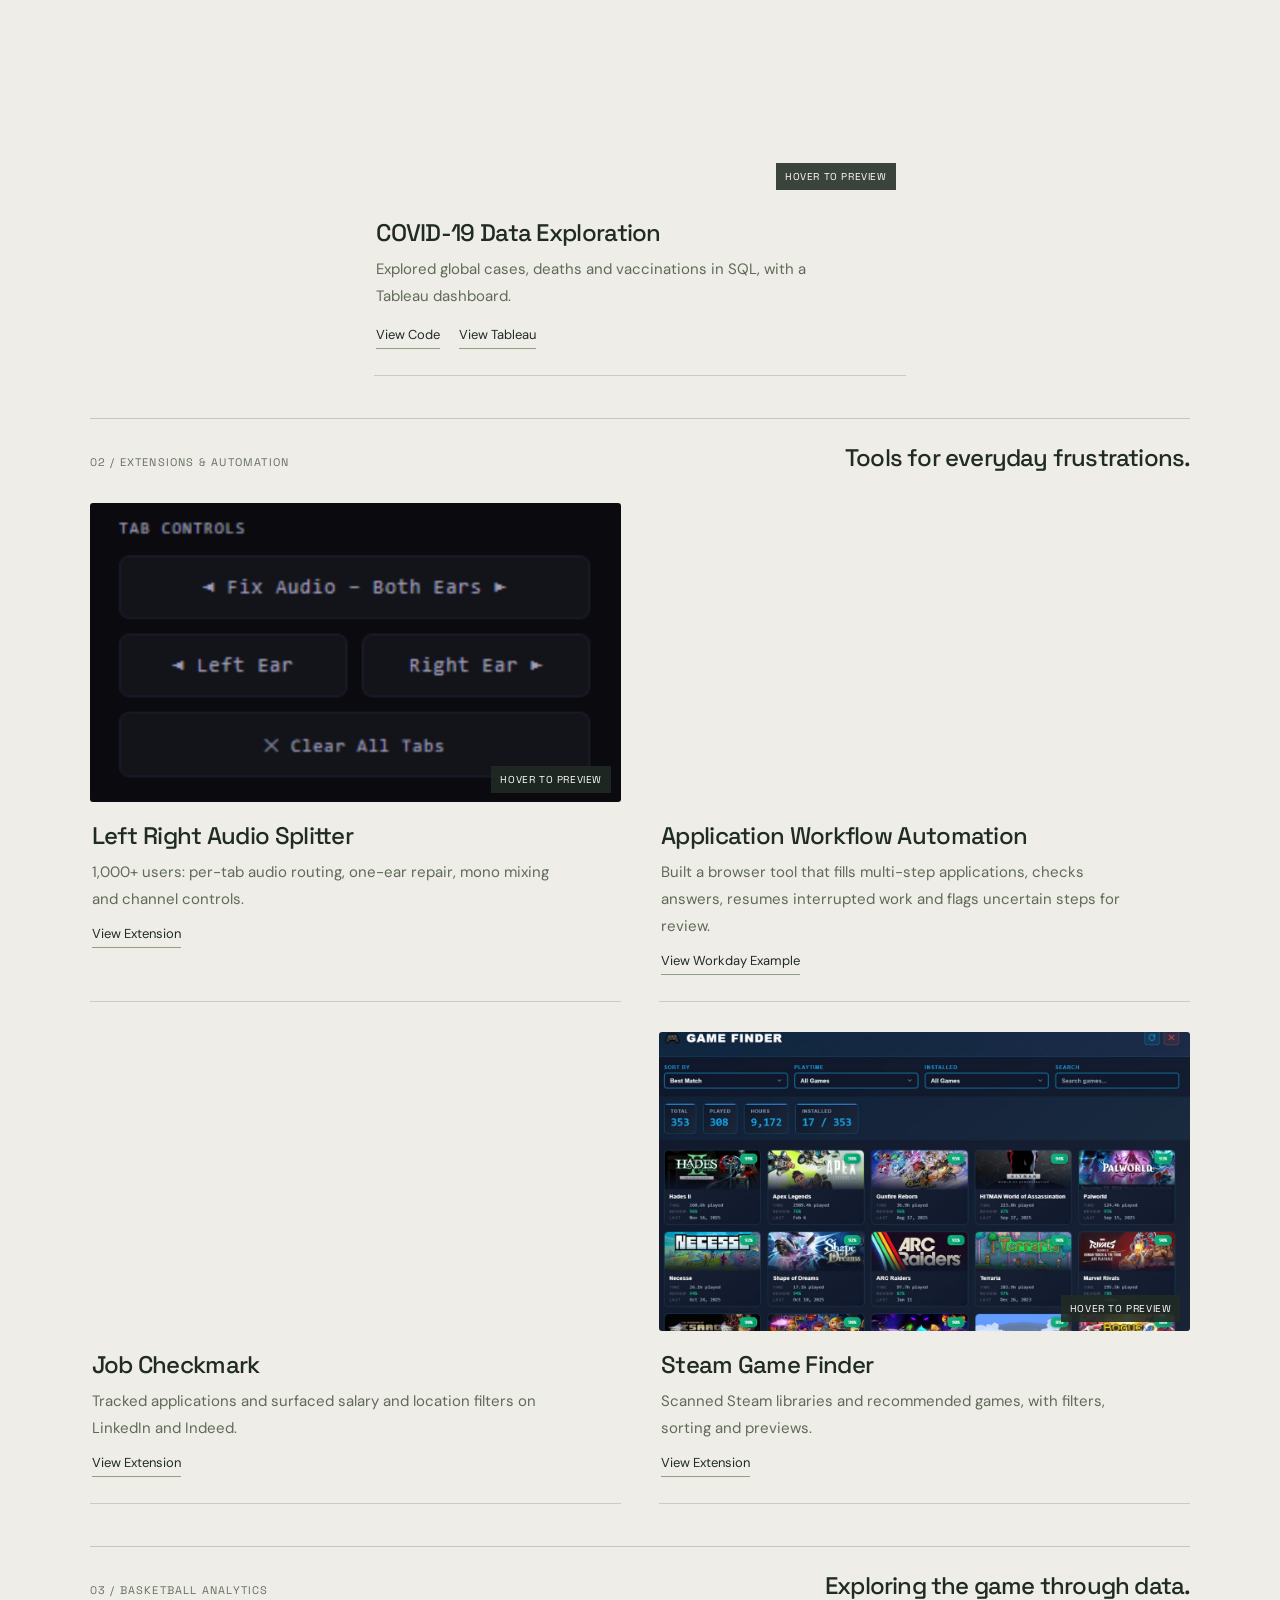
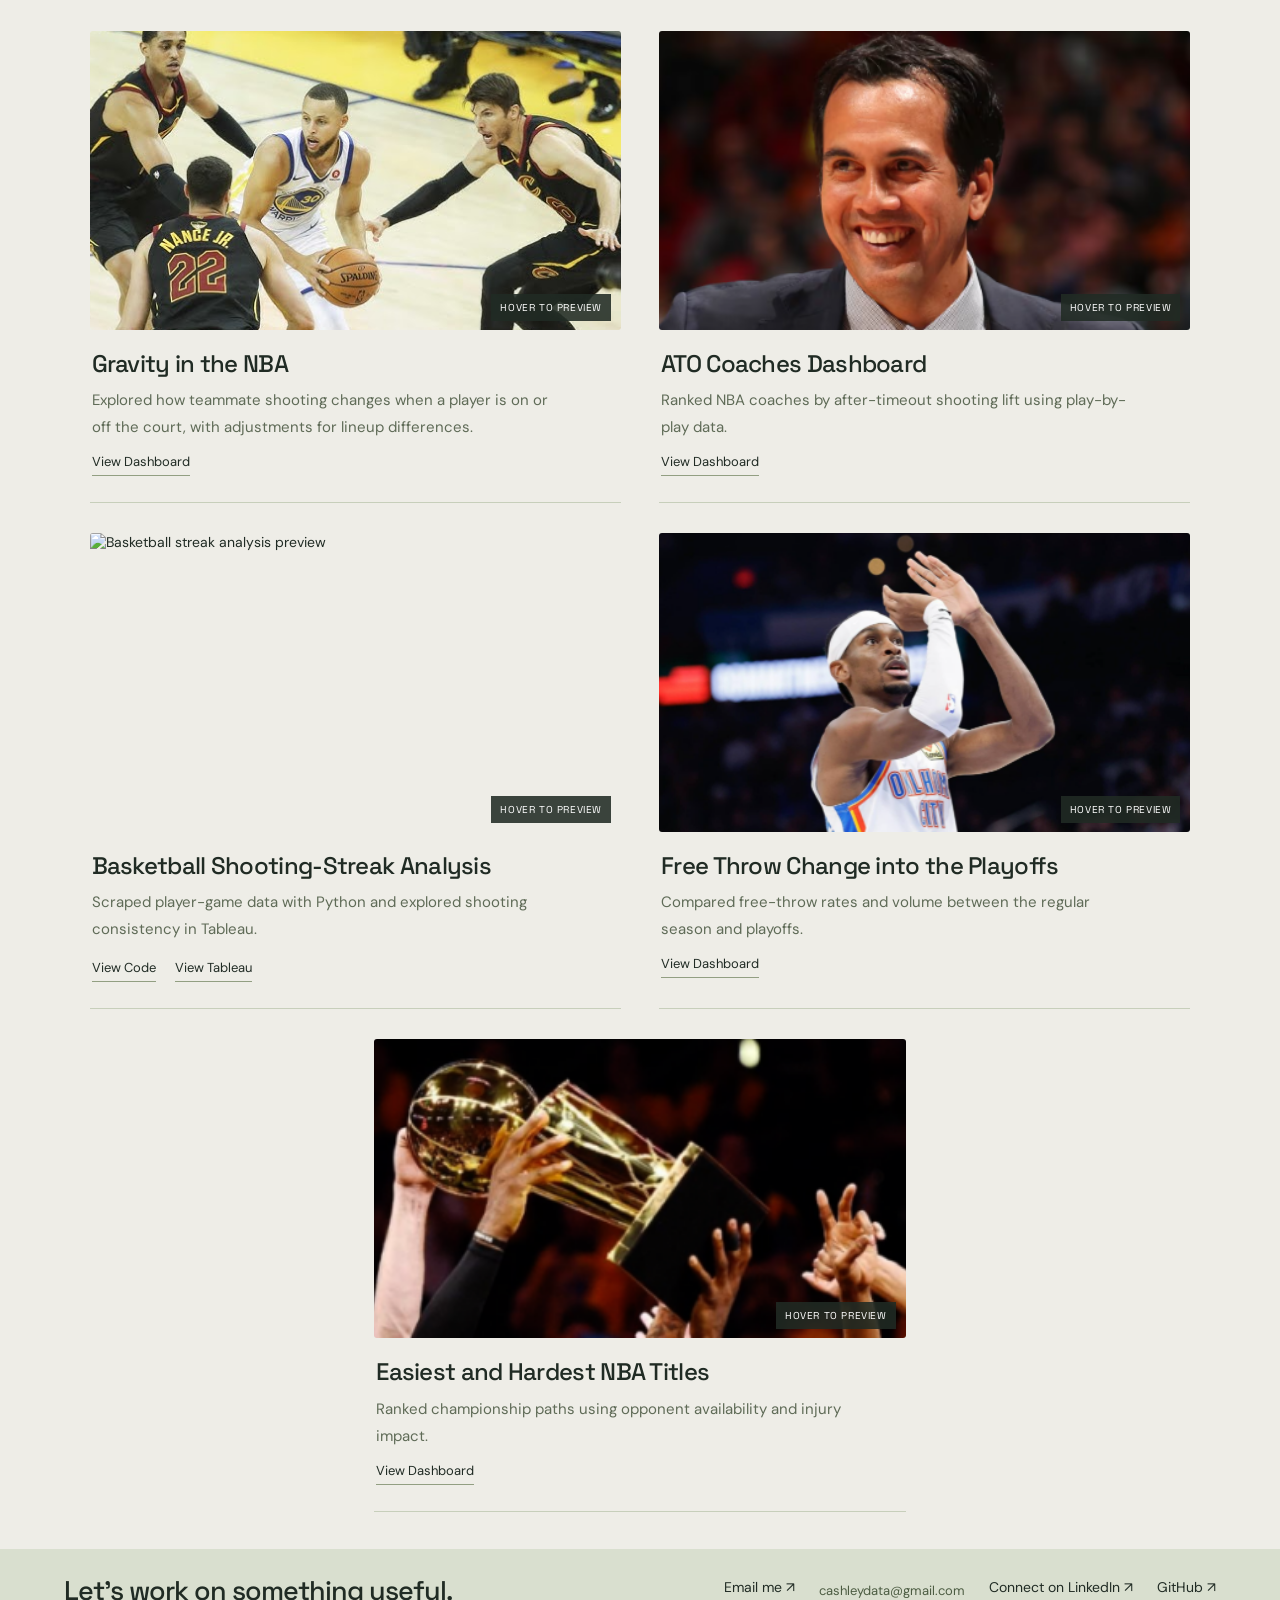
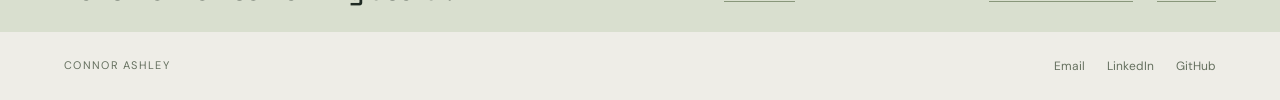
==== commit a84cff94: "Center single-card rows, reorder basketball, add resume link - Center the leftover card in sections " ====
--- a/index.html
+++ b/index.html
@@ -1,5 +1,5 @@
 <!doctype html><html lang="en"><head><meta charset="utf-8"><meta name="viewport" content="width=device-width,initial-scale=1"><meta name="description" content="Connor Ashley's analytics, basketball dashboards, browser extensions and automation projects."><title>Connor Ashley | Portfolio</title><link rel="stylesheet" href="home.css"><link rel="stylesheet" href="compact.css"><script src="gallery.js" defer></script><link rel="stylesheet" href="editorial.css"><link rel="stylesheet" href="polish.css"><link rel="stylesheet" href="pages.css"><link rel="stylesheet" href="media.css"><link rel="stylesheet" href="hover.css?v=balanced-project-covers-20261020"><script src="hover.js" defer></script><link rel="stylesheet" href="readability.css"><link rel="icon" type="image/svg+xml" href="favicon.svg"></head><body>
-<header><a class="brand" href="./"><b>ca.</b><span>CONNOR ASHLEY<br>DATA / SYSTEMS / PRODUCTS</span></a><nav aria-label="Main navigation"><a href="./#work">Projects</a><a href="about.html">About & Experience</a><a href="https://github.com/Cashley104">GitHub ↗</a><a href="#contact">Contact</a></nav></header>
+<header><a class="brand" href="./"><b>ca.</b><span>CONNOR ASHLEY<br>DATA / SYSTEMS / PRODUCTS</span></a><nav aria-label="Main navigation"><a href="./#work">Projects</a><a href="about.html">About & Experience</a><a href="Connor_Ashley_Resume.pdf">Resume ↗</a><a href="https://github.com/Cashley104">GitHub ↗</a><a href="#contact">Contact</a></nav></header>
 <main><section class="intro"><p class="eyebrow">ANALYSIS MEETS MAKING THINGS</p><div class="intro-grid"><h1>I make messy work<br><em>make sense.</em></h1><div><p>I’m Connor. I turn scattered data and repetitive work into clear reporting, practical systems, and tools people use.</p><span class="location">New York · Boston · Remote</span></div></div></section>
 <section class="gallery-section" id="work"><div class="gallery-toolbar"><div class="filters" role="group" aria-label="Filter projects"><button type="button" data-filter="all" aria-pressed="true">All <span>14</span></button><button type="button" data-filter="data" aria-pressed="false">Data & BI <span>5</span></button><button type="button" data-filter="tools" aria-pressed="false">Extensions <span>4</span></button><button type="button" data-filter="basketball" aria-pressed="false">Basketball <span>5</span></button></div><p id="gallery-status" role="status">14 projects</p></div><div class="project-grid" id="project-gallery"><article data-category="data" class="project-card walmart-performance-card" id="walmart-store-performance">
 								<a class="project-image-wrap hover-media" data-hover-preview href="walmart.html">
@@ -126,6 +126,19 @@
 								</div>
 							</article>
 <article data-category="basketball" class="project-card">
+								<a class="project-image-wrap hover-media" data-hover-preview href="https://github.com/Cashley104/PortfolioProjects/blob/main/Basketball%20Web%20Scraping.ipynb">
+									<img class="hover-cover" loading="lazy" src="https://cashley104.github.io/CashleyData.github.io/images/fl-1526947929-duio864w54-snap-image.jfif" alt="Basketball streak analysis preview" /><span class="hover-content"><img class="hover-slide is-preview-active" loading="lazy" src="assets/streaks-tableau-clean.png" alt="Basketball Shooting-Streak Analysis actual dashboard preview"></span>
+								</a>
+								<div class="project-copy">
+									<h3>Basketball Shooting-Streak Analysis</h3>
+									<p>Scraped player-game data with Python and explored shooting consistency in Tableau.</p>
+									<div class="project-actions">
+										<a class="project-button" href="https://github.com/Cashley104/PortfolioProjects/blob/main/Basketball%20Web%20Scraping.ipynb">View Code</a>
+										<a class="project-button" href="https://public.tableau.com/app/profile/connor.ashley/viz/StreakiestPlayersinthe20-21NBAseason/Dashboard1">View Tableau</a>
+									</div>
+								</div>
+							</article>
+<article data-category="basketball" class="project-card">
 								<a class="project-image-wrap hover-media" data-hover-preview href="https://cashley104.github.io/FT-Change-Reg-Season-Playoffs/">
 									<img class="hover-cover" loading="lazy" src="https://cashley104.github.io/CashleyData.github.io/images/fta-photo.png" alt="Free Throw Change into Playoffs dashboard preview" /><span class="hover-content"><img class="hover-slide is-preview-active" loading="lazy" src="assets/free-throw-dashboard.png" alt="Free Throw Change into the Playoffs actual dashboard preview"></span>
 								</a>
@@ -144,18 +157,5 @@
 									<p>Ranked championship paths using opponent availability and injury impact.</p>
 									<a class="project-button" href="https://cashley104.github.io/nba-title-difficulty/">View Dashboard</a>
 								</div>
-							</article>
-<article data-category="basketball" class="project-card">
-								<a class="project-image-wrap hover-media" data-hover-preview href="https://github.com/Cashley104/PortfolioProjects/blob/main/Basketball%20Web%20Scraping.ipynb">
-									<img class="hover-cover" loading="lazy" src="https://cashley104.github.io/CashleyData.github.io/images/fl-1526947929-duio864w54-snap-image.jfif" alt="Basketball streak analysis preview" /><span class="hover-content"><img class="hover-slide is-preview-active" loading="lazy" src="assets/streaks-tableau-clean.png" alt="Basketball Shooting-Streak Analysis actual dashboard preview"></span>
-								</a>
-								<div class="project-copy">
-									<h3>Basketball Shooting-Streak Analysis</h3>
-									<p>Scraped player-game data with Python and explored shooting consistency in Tableau.</p>
-									<div class="project-actions">
-										<a class="project-button" href="https://github.com/Cashley104/PortfolioProjects/blob/main/Basketball%20Web%20Scraping.ipynb">View Code</a>
-										<a class="project-button" href="https://public.tableau.com/app/profile/connor.ashley/viz/StreakiestPlayersinthe20-21NBAseason/Dashboard1">View Tableau</a>
-									</div>
-								</div>
 							</article></div><div class="show-more"><button type="button" id="show-all" hidden>Show all 14 projects ↓</button></div></section>
 <section class="closing" id="contact"><h2 class="footer-slogan">Let’s work on something useful.</h2><div class="contact-links"><a href="mailto:cashleydata@gmail.com">Email me ↗</a><span class="contact-email">cashleydata@gmail.com</span><a href="https://www.linkedin.com/in/cashleydata/">Connect on LinkedIn ↗</a><a href="https://github.com/Cashley104">GitHub ↗</a></div></section></main><footer class="signature-footer"><span>CONNOR ASHLEY</span><nav aria-label="Social and contact links"><a href="mailto:cashleydata@gmail.com">Email</a><a href="https://www.linkedin.com/in/cashleydata/">LinkedIn</a><a href="https://github.com/Cashley104">GitHub</a></nav></footer></body></html>
--- a/editorial.css
+++ b/editorial.css
@@ -3,3 +3,4 @@
 /* Keep genuine dashboards readable; relevant photography can retain its own identity. */
 #gravity-in-the-nba img,.project-card:has(img[src*="title-difficulty-dashboard"]) img{object-fit:contain;padding:10px}
 .experience{padding:32px 7% 38px;background:#e3e7dc;border-top:1px solid #c6cebd}.experience-heading{display:flex;align-items:baseline;gap:40px;justify-content:space-between;margin-bottom:25px}.experience-heading h2{font:500 27px 'Space Grotesk',sans-serif;letter-spacing:-.7px;margin:0}.experience-grid{display:grid;grid-template-columns:repeat(2,minmax(0,1fr));gap:24px 38px}.experience-grid article{border-top:1px solid #bbc6ad;padding-top:15px}.experience-grid h3{font-size:19px;margin:8px 0}.experience-type{font:8px 'Space Grotesk',sans-serif;letter-spacing:1.2px;color:#65705f}.experience-grid article>p:last-child{font-size:12px;line-height:1.8;color:#5f6b57;margin:0;max-width:490px}@media(max-width:600px){.experience{padding-inline:5%}.experience-heading{display:block}.experience-heading h2{font-size:25px}.experience-grid{grid-template-columns:1fr}header nav{gap:12px}header nav a[href="https://github.com/Cashley104"]{display:none}}@media(max-width:300px){header nav a[href="#work"]{display:none}}
+@media(min-width:601px){.gallery-section .project-grid{grid-template-columns:repeat(4,minmax(0,1fr))}.gallery-section .project-grid>.project-card{grid-column:span 2}.gallery-section .project-grid>.project-card.is-solo{grid-column:2/span 2}}
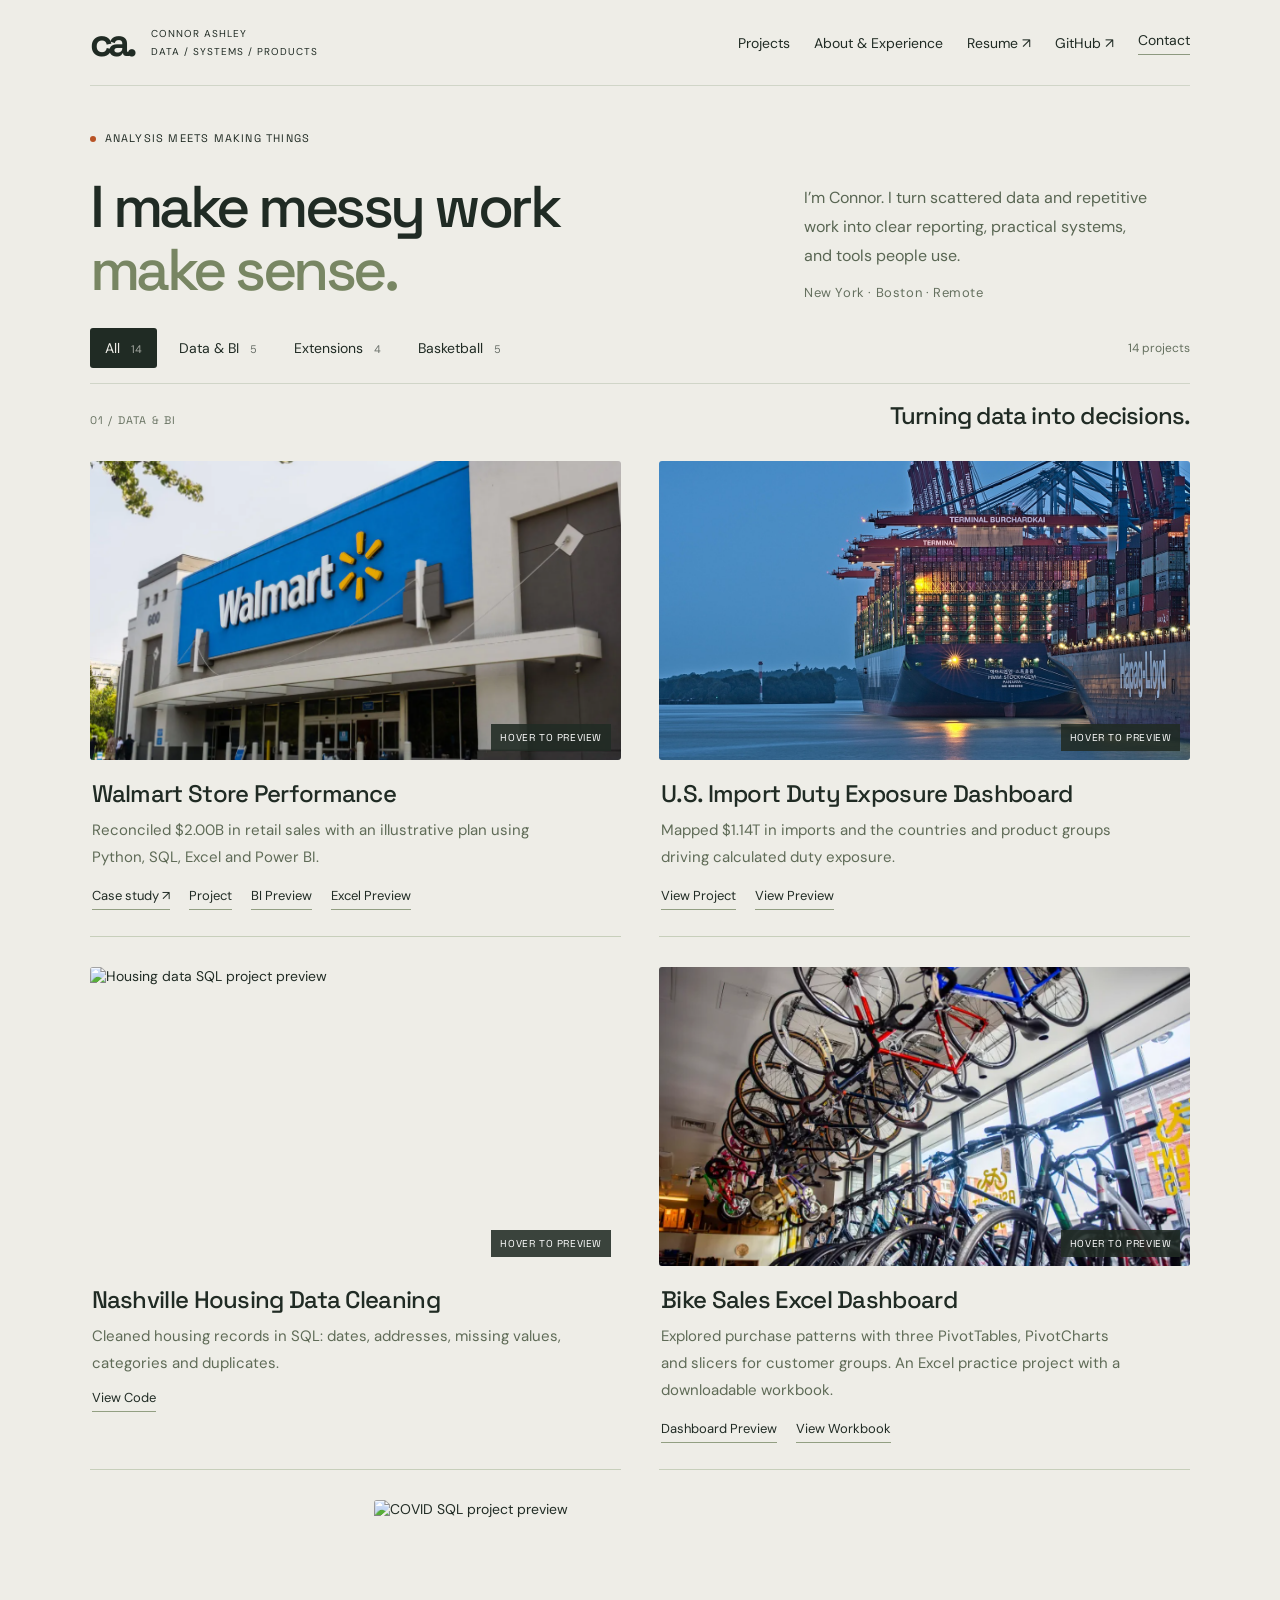
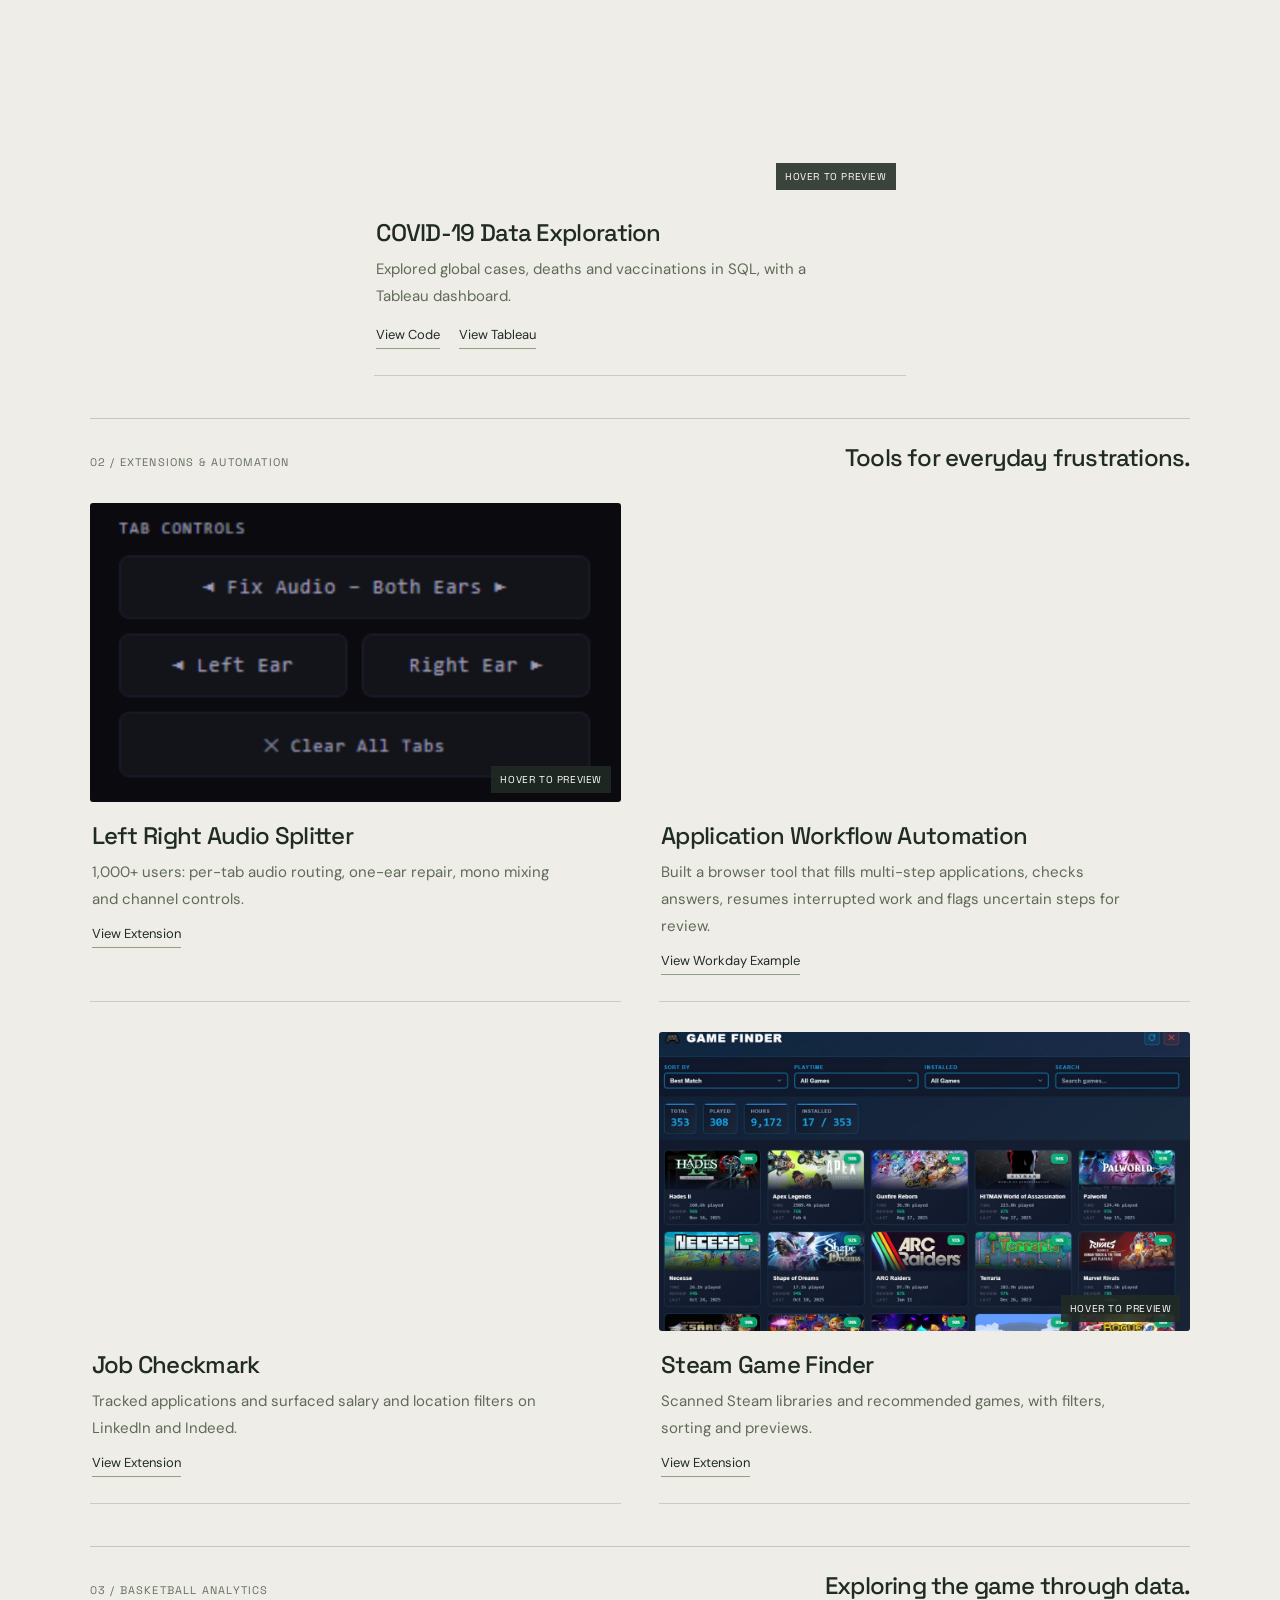
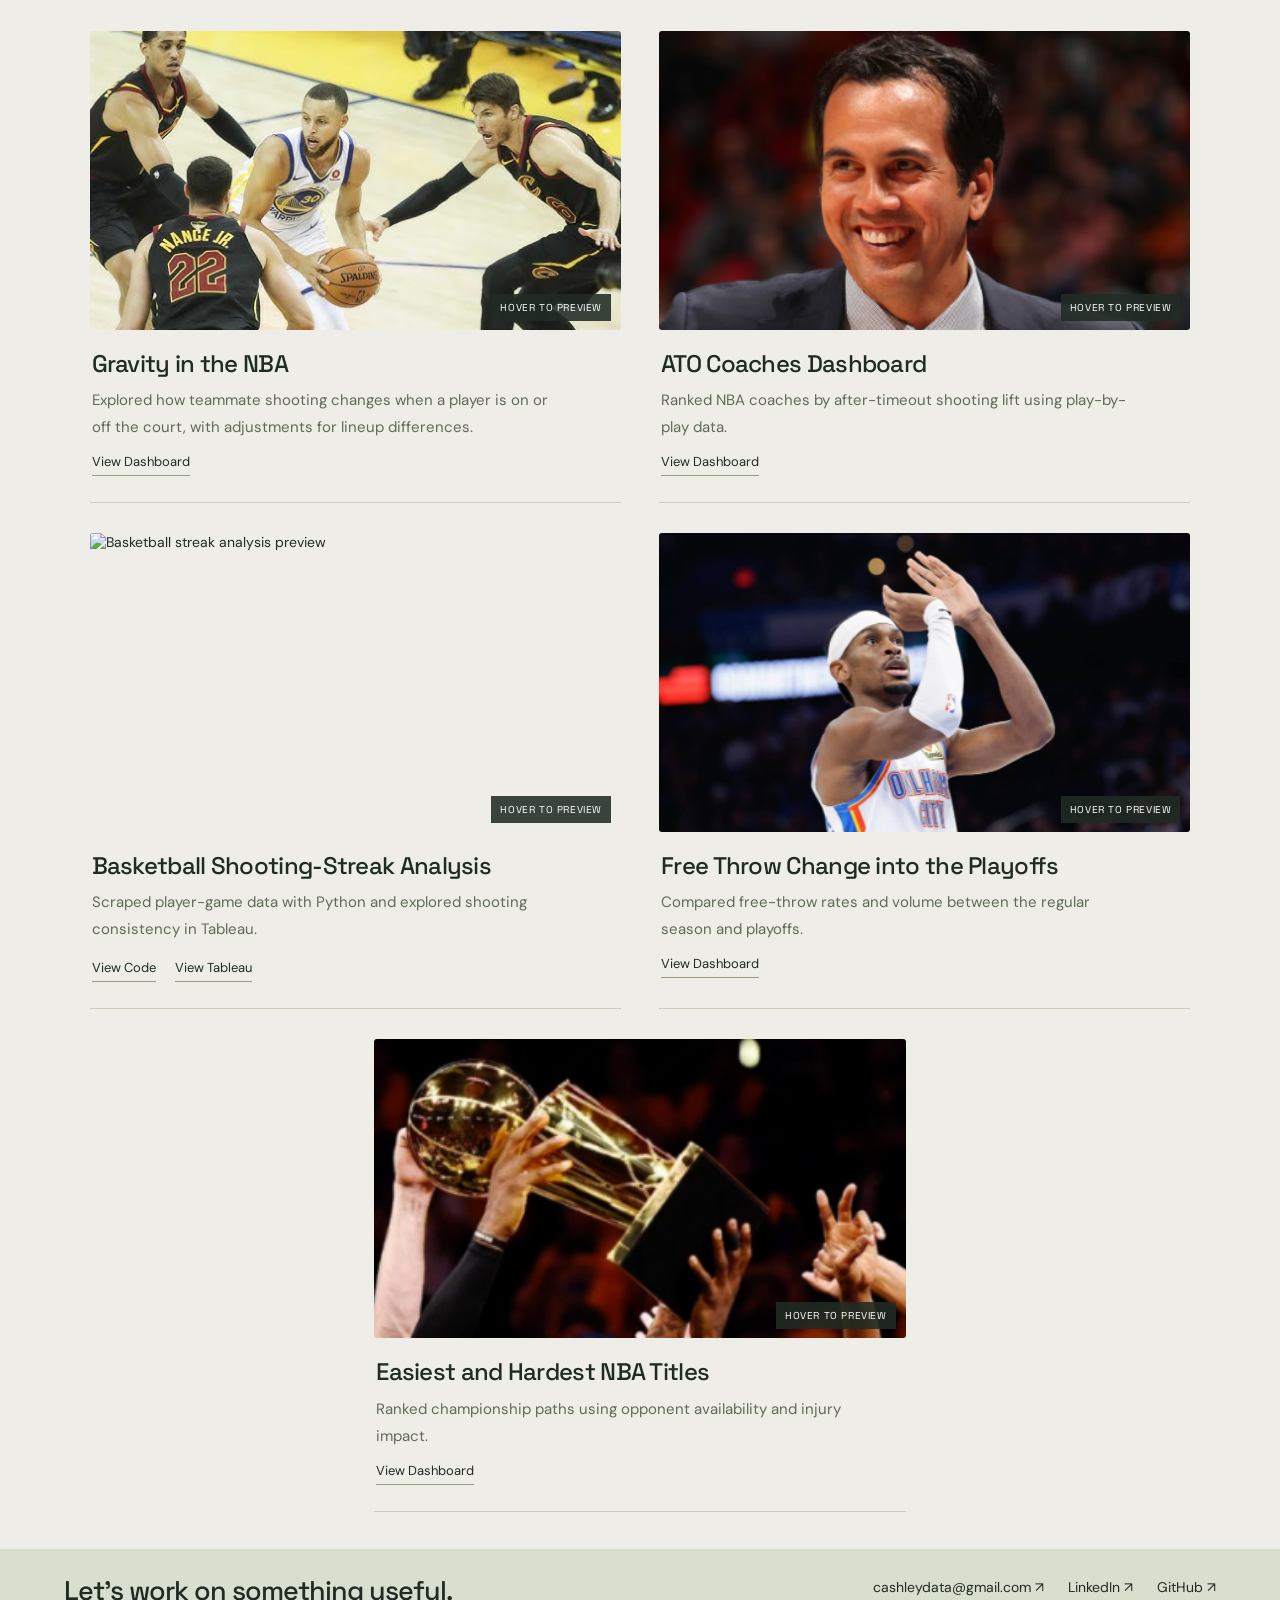
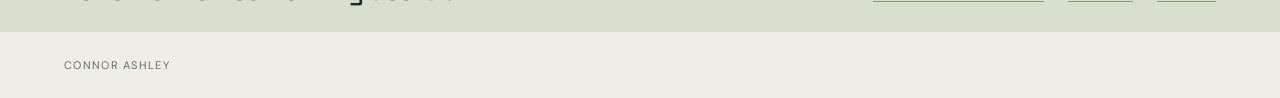
==== commit 8d126e8c: "Unify contact links and drop repeated footer links Show the email address as its own underlined link" ====
--- a/index.html
+++ b/index.html
@@ -158,4 +158,4 @@
 									<a class="project-button" href="https://cashley104.github.io/nba-title-difficulty/">View Dashboard</a>
 								</div>
 							</article></div><div class="show-more"><button type="button" id="show-all" hidden>Show all 14 projects ↓</button></div></section>
-<section class="closing" id="contact"><h2 class="footer-slogan">Let’s work on something useful.</h2><div class="contact-links"><a href="mailto:cashleydata@gmail.com">Email me ↗</a><span class="contact-email">cashleydata@gmail.com</span><a href="https://www.linkedin.com/in/cashleydata/">Connect on LinkedIn ↗</a><a href="https://github.com/Cashley104">GitHub ↗</a></div></section></main><footer class="signature-footer"><span>CONNOR ASHLEY</span><nav aria-label="Social and contact links"><a href="mailto:cashleydata@gmail.com">Email</a><a href="https://www.linkedin.com/in/cashleydata/">LinkedIn</a><a href="https://github.com/Cashley104">GitHub</a></nav></footer></body></html>
+<section class="closing" id="contact"><h2 class="footer-slogan">Let’s work on something useful.</h2><div class="contact-links"><a href="mailto:cashleydata@gmail.com">cashleydata@gmail.com ↗</a><a href="https://www.linkedin.com/in/cashleydata/">LinkedIn ↗</a><a href="https://github.com/Cashley104">GitHub ↗</a></div></section></main><footer class="signature-footer"><span>CONNOR ASHLEY</span></footer></body></html>
